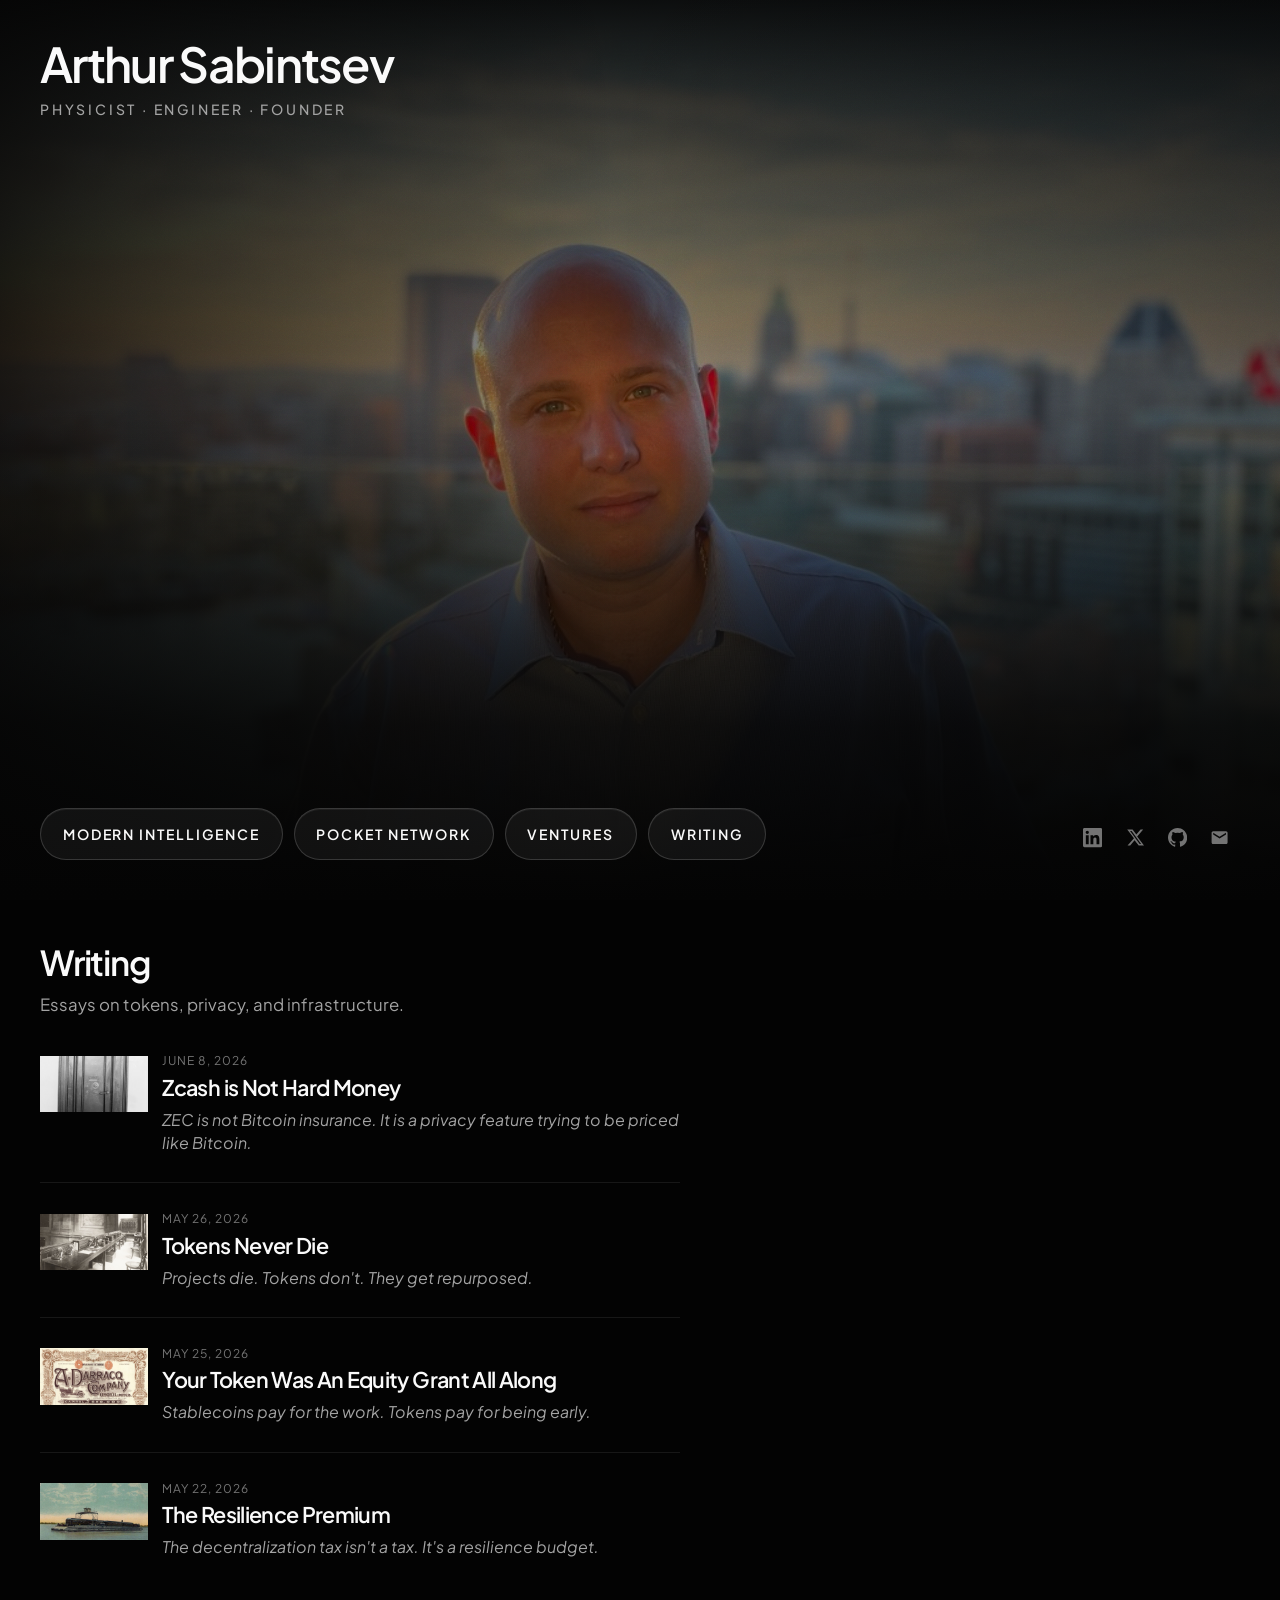
==== index.html @ 080f175d "Link the essay homepage from the site and from each essay" ====
<!DOCTYPE html>
<html lang="en">
<head>
    <meta charset="UTF-8">
    <meta name="viewport" content="width=device-width, initial-scale=1.0">
    <title>Arthur Sabintsev</title>
    <meta name="description" content="Arthur Sabintsev — physicist, engineer, two-time founder. COO of Modern Intelligence (Sovereign: onboard targeting for unmanned systems). Writing, building, and open to email.">
    <meta name="keywords" content="Arthur Sabintsev, Arthur Ariel Sabintsev, Modern Intelligence, Sovereign, onboard targeting, UAV, USV, UUV, ATR, automatic target recognition, terminal guidance, GNSS-denied, EW, counter-UAS, Grove co-founder, Pocket Network, founder, physicist, engineer, Gold Ranger Ventures">
    <meta name="author" content="Arthur Ariel Sabintsev">
    <meta name="theme-color" content="#030303">
    <meta name="color-scheme" content="dark">

    <!-- Open Graph -->
    <meta property="og:type" content="profile">
    <meta property="og:site_name" content="Arthur Sabintsev">
    <meta property="og:title" content="Arthur Sabintsev">
    <meta property="og:description" content="Physicist, engineer, two-time founder. COO of Modern Intelligence (Sovereign: onboard targeting for unmanned systems). Previously co-founder &amp; CEO of Grove (wound down 2026; Pocket Network).">
    <meta property="og:url" content="https://sabintsev.com/">
    <meta property="og:image" content="https://sabintsev.com/images/backdrop.jpg">
    <meta property="og:image:width" content="1024">
    <meta property="og:image:height" content="768">
    <meta property="og:image:alt" content="Arthur Sabintsev">
    <meta property="profile:first_name" content="Arthur">
    <meta property="profile:last_name" content="Sabintsev">

    <!-- Twitter -->
    <meta name="twitter:card" content="summary_large_image">
    <meta name="twitter:site" content="@artsabintsev">
    <meta name="twitter:creator" content="@artsabintsev">
    <meta name="twitter:title" content="Arthur Sabintsev">
    <meta name="twitter:description" content="Physicist, engineer, two-time founder. COO of Modern Intelligence (Sovereign: onboard targeting for unmanned systems). Previously co-founder &amp; CEO of Grove (wound down 2026; Pocket Network).">
    <meta name="twitter:image" content="https://sabintsev.com/images/backdrop.jpg">
    <meta name="twitter:image:alt" content="Arthur Sabintsev">

    <link rel="canonical" href="https://sabintsev.com/">
    <link rel="icon" href="/favicon.ico">
    <link rel="alternate" type="text/markdown" title="Markdown" href="/index.md">
    <link rel="alternate" type="application/rss+xml" title="Essays" href="/writing/feed.xml">
    <link rel="alternate" type="text/plain" title="LLM summary" href="/llms.txt">
    <link rel="alternate" type="text/plain" title="LLM full summary" href="/llms-full.txt">
    <link rel="alternate" type="text/plain" title="AI usage guidance" href="/ai.txt">
    <link rel="api-catalog" href="/.well-known/api-catalog">
    <link rel="describedby" href="/.well-known/agent-skills/index.json" title="Agent Skills">
    <link rel="describedby" href="/auth.md" title="auth.md">

    <link rel="preconnect" href="https://fonts.googleapis.com">
    <link rel="preconnect" href="https://fonts.gstatic.com" crossorigin>
    <link href="https://fonts.googleapis.com/css2?family=Plus+Jakarta+Sans:ital,wght@0,400;0,500;0,600;0,700;1,400&display=swap" rel="stylesheet">

    <script type="application/ld+json">
    [
      {
        "@context": "https://schema.org",
        "@type": "ProfilePage",
        "mainEntity": {
          "@type": "Person",
          "@id": "https://sabintsev.com/#person",
          "name": "Arthur Ariel Sabintsev",
          "alternateName": ["Arthur Sabintsev", "Arthur A. Sabintsev"],
          "url": "https://sabintsev.com/",
          "image": "https://sabintsev.com/images/backdrop.jpg",
          "jobTitle": "Chief Operating Officer",
          "worksFor": {
            "@type": "Organization",
            "name": "Modern Intelligence",
            "url": "https://modernintelligence.ai"
          },
          "description": "Physicist, engineer, and two-time founder. Left a fully funded experimental nuclear physics PhD to build, not publish. COO of Modern Intelligence. Product is Sovereign: onboard targeting software for UAVs, USVs, UUVs — ATR, identity, terminal guidance in GNSS-denied / EW. Previously co-founder & CEO of Grove (wound down 2026); Pocket Network ($18M raised, trillion+ API requests, $1B+ market cap). First mobile engineer at ID.me; led Payments at Capital One; Arc XP Mobile at The Washington Post.",
          "email": "arthur.sabintsev@gmail.com",
          "homeLocation": {
            "@type": "Place",
            "name": "Washington DC-Baltimore Area"
          },
          "alumniOf": [
            {
              "@type": "CollegeOrUniversity",
              "name": "The George Washington University",
              "url": "https://www.gwu.edu/"
            }
          ],
          "knowsLanguage": [
            { "@type": "Language", "name": "English", "alternateName": "en" },
            { "@type": "Language", "name": "Russian", "alternateName": "ru" }
          ],
          "knowsAbout": [
            "Physics", "Experimental nuclear physics", "Software Engineering",
            "Entrepreneurship", "Defense AI", "Modern Intelligence", "Sovereign",
            "onboard targeting", "UAV", "USV", "UUV", "unmanned systems",
            "automatic target recognition", "ATR", "terminal guidance",
            "GNSS-denied", "EW", "counter-UAS", "counter-UAV", "C-UAS", "CUAS", "CUAV",
            "total domain awareness", "target analysis", "perception AI",
            "Decentralized Infrastructure", "Pocket Network", "Grove",
            "blockchain RPC", "AI agentic payments", "x402", "AP2", "USDC settlement",
            "iOS engineering", "Swift", "Objective-C", "mobile payments",
            "App Store policy", "token economics", "venture investing", "advising",
            "incubation", "Arc XP", "digital identity", "open source"
          ],
          "sameAs": [
            "https://linkedin.com/in/artsabintsev",
            "https://x.com/artsabintsev",
            "https://github.com/ArtSabintsev",
            "https://goldranger.xyz",
            "https://modernintelligence.ai",
            "https://pocket.network"
          ]
        },
        "dateModified": "2026-11-19"
      },
      {
        "@context": "https://schema.org",
        "@type": "WebSite",
        "name": "Arthur Sabintsev",
        "url": "https://sabintsev.com/",
        "description": "Personal homepage of Arthur Sabintsev — physicist, engineer, founder.",
        "author": {
          "@type": "Person",
          "@id": "https://sabintsev.com/#person",
          "name": "Arthur Ariel Sabintsev",
          "url": "https://sabintsev.com/"
        }
      },
      {
        "@context": "https://schema.org",
        "@type": "Blog",
        "name": "Writing",
        "url": "https://sabintsev.com/writing/",
        "image": "https://sabintsev.com/images/backdrop.jpg",
        "author": {
          "@type": "Person",
          "@id": "https://sabintsev.com/#person",
          "name": "Arthur Ariel Sabintsev"
        },
        "blogPost": [
          {
            "@type": "BlogPosting",
            "headline": "Zcash is Not Hard Money",
            "datePublished": "2026-06-08",
            "url": "https://sabintsev.com/writing/zcash-is-not-hard-money/",
            "image": "https://sabintsev.com/images/writing/zcash-is-not-hard-money-og.jpg"
          },
          {
            "@type": "BlogPosting",
            "headline": "Tokens Never Die",
            "datePublished": "2026-05-26",
            "url": "https://sabintsev.com/writing/tokens-never-die/",
            "image": "https://sabintsev.com/images/writing/tokens-never-die.jpg"
          },
          {
            "@type": "BlogPosting",
            "headline": "Your Token Was An Equity Grant All Along",
            "datePublished": "2026-05-25",
            "url": "https://sabintsev.com/writing/your-token-was-an-equity-grant-all-along/",
            "image": "https://sabintsev.com/images/writing/your-token-was-an-equity-grant-all-along.jpg"
          },
          {
            "@type": "BlogPosting",
            "headline": "The Resilience Premium",
            "datePublished": "2026-05-22",
            "url": "https://sabintsev.com/writing/the-resilience-premium/",
            "image": "https://sabintsev.com/images/writing/the-resilience-premium.jpg"
          }
        ]
      }
    ]
    </script>

    <style>
        :root {
            --bg: #030303;
            --fg: #fafafa;
            --muted: #a3a3a3;
            --muted-soft: #737373;
            --gold: #d4af37;
            --font-sans: "Plus Jakarta Sans", system-ui, sans-serif;
            --ease-out: cubic-bezier(0.23, 1, 0.32, 1);
        }

        * { box-sizing: border-box; margin: 0; padding: 0; }

        html, body {
            min-height: 100%;
            background: var(--bg);
            color: var(--fg);
            font-family: var(--font-sans);
            -webkit-font-smoothing: antialiased;
            -moz-osx-font-smoothing: grayscale;
            text-rendering: optimizeLegibility;
        }

        body {
            min-height: 100dvh;
            overflow-x: hidden;
        }

        ::selection {
            background: #fff;
            color: #000;
        }

        .shell {
            position: relative;
            min-height: 100dvh;
            display: flex;
            flex-direction: column;
            color: var(--fg);
        }

        /* Full-bleed portrait */
        .backdrop {
            position: absolute;
            inset: 0;
            z-index: 0;
            overflow: hidden;
            background: var(--bg);
        }
        .backdrop img {
            width: 100%;
            height: 100%;
            object-fit: cover;
            /* City skyline portrait — keep face mid-frame, horizon visible */
            object-position: 50% 32%;
            opacity: 0.62;
            transition: opacity 0.7s var(--ease-out);
        }
        .shell:has(.face-hit:hover) .backdrop img,
        .shell:has(.face-hit:focus-visible) .backdrop img {
            opacity: 0.78;
        }

        .veil-top {
            position: absolute;
            inset: 0;
            z-index: 1;
            pointer-events: none;
            background: linear-gradient(to bottom, rgba(3, 3, 3, 0.92) 0%, transparent 42%, transparent 55%, rgba(3, 3, 3, 0.55) 100%);
        }
        .veil-side {
            position: absolute;
            inset: 0;
            z-index: 1;
            pointer-events: none;
            background: linear-gradient(to right, rgba(3, 3, 3, 0.82) 0%, transparent 48%, rgba(3, 3, 3, 0.35) 100%);
        }
        .veil-bottom {
            position: absolute;
            left: 0;
            right: 0;
            bottom: 0;
            height: 55%;
            z-index: 1;
            pointer-events: none;
            background: linear-gradient(to top, #030303 0%, rgba(3, 3, 3, 0.85) 35%, transparent 100%);
        }
        .grain {
            position: absolute;
            inset: 0;
            z-index: 2;
            pointer-events: none;
            opacity: 0.12;
            mix-blend-mode: overlay;
            background-image: url("data:image/svg+xml,%3Csvg viewBox='0 0 256 256' xmlns='http://www.w3.org/2000/svg'%3E%3Cfilter id='n'%3E%3CfeTurbulence type='fractalNoise' baseFrequency='0.85' numOctaves='4' stitchTiles='stitch'/%3E%3C/filter%3E%3Crect width='100%25' height='100%25' filter='url(%23n)'/%3E%3C/svg%3E");
            background-size: 180px 180px;
        }

        /* Clickable figure zone → X */
        .face-hit {
            position: absolute;
            top: 22%;
            bottom: 22%;
            left: 30%;
            right: 30%;
            z-index: 5;
            cursor: pointer;
            border-radius: 0.75rem;
        }
        .face-hit:focus-visible {
            outline: 2px solid var(--gold);
            outline-offset: 4px;
        }
        @media (min-width: 768px) {
            .face-hit {
                top: 18%;
                bottom: 18%;
                left: 34%;
                right: 34%;
            }
        }

        .content {
            position: relative;
            z-index: 10;
            flex: 1;
            display: grid;
            grid-template-columns: 1fr auto;
            grid-template-rows: 1fr auto;
            min-height: 100dvh;
            padding: clamp(1.25rem, 4vw, 2.5rem);
            column-gap: 0.75rem;
            row-gap: 1rem;
            pointer-events: none;
        }
        .content a {
            pointer-events: auto;
        }

        .top {
            grid-column: 1;
            grid-row: 1;
            align-self: start;
        }

        .identity {
            opacity: 0;
            transform: translateY(12px);
            animation: rise 1s var(--ease-out) 0.15s forwards;
        }
        h1 {
            font-family: var(--font-sans);
            font-size: clamp(1.85rem, 5vw, 3rem);
            font-weight: 600;
            letter-spacing: -0.035em;
            line-height: 1;
            margin-bottom: 0.75rem;
        }
        .role {
            font-family: var(--font-sans);
            font-size: 0.75rem;
            font-weight: 500;
            letter-spacing: 0.2em;
            text-transform: uppercase;
            color: var(--muted);
        }
        @media (min-width: 768px) {
            .role { font-size: 0.875rem; }
        }

        .bottom {
            grid-column: 1;
            grid-row: 2;
            align-self: end;
            width: 100%;
            opacity: 0;
            transform: translateY(16px);
            animation: rise 1.1s var(--ease-out) 0.5s forwards;
        }

        .actions {
            display: flex;
            flex-wrap: wrap;
            align-items: center;
            gap: 0.55rem 0.7rem;
        }
        .actions a {
            display: inline-flex;
            align-items: center;
            justify-content: center;
            min-height: 3.25rem;
            padding: 0.7rem 1.35rem;
            color: var(--fg);
            text-decoration: none;
            font-size: clamp(0.8rem, 1.1vw, 0.95rem);
            font-weight: 600;
            letter-spacing: 0.14em;
            text-transform: uppercase;
            border: 1px solid rgba(255, 255, 255, 0.16);
            border-radius: 999px;
            background: rgba(255, 255, 255, 0.05);
            box-shadow: inset 0 1px 0 rgba(255, 255, 255, 0.06);
            backdrop-filter: blur(10px);
            -webkit-backdrop-filter: blur(10px);
            transition:
                color 0.25s ease,
                border-color 0.25s ease,
                background 0.25s ease,
                box-shadow 0.25s ease,
                transform 0.25s var(--ease-out);
        }
        .actions a:hover,
        .actions a:focus-visible {
            color: #fff;
            border-color: rgba(212, 175, 55, 0.5);
            background: rgba(255, 255, 255, 0.1);
            box-shadow:
                inset 0 1px 0 rgba(255, 255, 255, 0.1),
                0 0 0 1px rgba(212, 175, 55, 0.12);
            transform: translateY(-1px);
        }
        .actions a:active {
            transform: translateY(0);
            background: rgba(255, 255, 255, 0.08);
        }
        .actions a:focus-visible {
            outline: 2px solid var(--gold);
            outline-offset: 3px;
        }

        .social {
            display: flex;
            align-items: center;
            justify-content: flex-end;
            gap: 0.15rem;
            flex-shrink: 0;
            opacity: 0;
            animation: rise 1.1s var(--ease-out) 0.5s forwards;
        }
        .social a {
            display: flex;
            align-items: center;
            justify-content: center;
            width: 2.5rem;
            min-height: 2.75rem;
            color: var(--muted-soft);
            transition: color 0.3s ease, transform 0.3s var(--ease-out);
        }
        .social a svg {
            width: 1.2rem;
            height: 1.2rem;
            fill: currentColor;
            display: block;
        }
        .social a:hover,
        .social a:focus-visible {
            color: #fff;
            transform: translateY(-2px) scale(1.08);
        }
        .social a:focus-visible {
            outline: 2px solid var(--gold);
            outline-offset: 3px;
            border-radius: 4px;
        }

        @keyframes rise {
            to { opacity: 1; transform: none; }
        }

        /* Desktop: social bottom-right horizontal (text stays bottom-left) */
        @media (min-width: 768px) {
            .social {
                grid-column: 2;
                grid-row: 2;
                align-self: end;
                flex-direction: row;
            }
        }

        /* Mobile only: social vertical top-right; stacked full-width buttons at bottom */
        @media (max-width: 767px) {
            .social {
                grid-column: 2;
                grid-row: 1;
                align-self: start;
                justify-self: end;
                flex-direction: column;
                gap: 0.05rem;
            }
            .social a {
                width: 2.9rem;
                min-height: 2.9rem;
            }
            .social a svg {
                width: 1.4rem;
                height: 1.4rem;
            }

            .bottom {
                grid-column: 1 / -1;
                grid-row: 2;
            }

            .actions {
                display: grid;
                grid-template-columns: 1fr;
                gap: 0.6rem;
                width: 100%;
            }
            .actions a {
                min-height: 3.35rem;
                width: 100%;
                padding: 0.85rem 1rem;
                letter-spacing: 0.16em;
                font-size: 0.82rem;
                font-weight: 600;
                border-radius: 0.95rem;
                border-color: rgba(255, 255, 255, 0.18);
                background: rgba(12, 12, 12, 0.55);
                box-shadow:
                    inset 0 1px 0 rgba(255, 255, 255, 0.08),
                    0 8px 24px rgba(0, 0, 0, 0.28);
                backdrop-filter: blur(14px);
                -webkit-backdrop-filter: blur(14px);
            }
            .actions a:hover,
            .actions a:focus-visible {
                border-color: rgba(212, 175, 55, 0.55);
                background: rgba(28, 28, 28, 0.72);
                transform: none;
            }
            .actions a:active {
                background: rgba(40, 40, 40, 0.78);
                transform: scale(0.985);
            }
        }

        @media (max-width: 380px) {
            .actions a {
                letter-spacing: 0.12em;
                font-size: 0.78rem;
                min-height: 3.15rem;
                padding: 0.75rem 0.85rem;
            }
        }

        .writing {
            position: relative;
            z-index: 2;
            scroll-margin-top: 1.25rem;
            background: var(--bg);
            padding: 2.75rem 0 5rem;
        }
        .writing-wrap {
            width: min(40rem, calc(100% - 2 * clamp(1.25rem, 4vw, 2.5rem)));
            margin-left: clamp(1.25rem, 4vw, 2.5rem);
        }
        .writing h2 {
            font-size: clamp(1.6rem, 4vw, 2.15rem);
            font-weight: 600;
            letter-spacing: -0.035em;
            line-height: 1.05;
        }
        .writing h2 a {
            color: inherit;
            text-decoration: none;
        }
        .writing h2 a:hover,
        .writing h2 a:focus-visible {
            color: var(--gold);
        }
        .writing .lede {
            margin-top: 0.75rem;
            color: var(--muted);
            font-size: 1.05rem;
            line-height: 1.5;
        }
        .writing .essays {
            list-style: none;
            margin-top: 2.25rem;
        }
        .writing .essays li + li {
            margin-top: 1.75rem;
            padding-top: 1.75rem;
            border-top: 1px solid rgba(255, 255, 255, 0.08);
        }
        .writing .essays a {
            display: grid;
            grid-template-columns: 6.75rem 1fr;
            column-gap: 0.9rem;
            align-items: start;
            color: inherit;
            text-decoration: none;
        }
        .writing .essays img {
            width: 6.75rem;
            height: calc(6.75rem * 21 / 40);
            aspect-ratio: 40 / 21;
            object-fit: cover;
            align-self: start;
            grid-row: 1 / span 3;
            margin-top: 0.15rem;
        }
        .writing .essays time {
            display: block;
            color: var(--muted-soft);
            font-size: 0.75rem;
            letter-spacing: 0.08em;
            text-transform: uppercase;
        }
        .writing .essays .title {
            display: block;
            margin-top: 0.4rem;
            font-size: 1.35rem;
            font-weight: 600;
            letter-spacing: -0.03em;
            line-height: 1.2;
        }
        .writing .essays a:hover .title,
        .writing .essays a:focus-visible .title {
            color: var(--gold);
        }
        .writing .essays .deck {
            display: block;
            margin-top: 0.45rem;
            color: var(--muted);
            font-size: 1rem;
            font-style: italic;
            line-height: 1.45;
        }
        .writing .essays a:focus-visible {
            outline: 2px solid var(--gold);
            outline-offset: 3px;
        }

        @media (prefers-reduced-motion: reduce) {
            .identity, .bottom, .social {
                animation: none;
                opacity: 1;
                transform: none;
            }
            .backdrop img { transition: none; }
            .social a { transition: color 0.2s ease; }
            .social a:hover, .social a:focus-visible { transform: none; }
            .actions a { transition: color 0.2s ease, border-color 0.2s ease, background 0.2s ease; }
            .actions a:hover, .actions a:focus-visible, .actions a:active { transform: none; }
        }
    </style>
</head>
<body>
<div class="shell">
    <div class="backdrop" aria-hidden="true">
        <img
            src="/images/backdrop.jpg"
            alt=""
            width="1024"
            height="768"
            decoding="async"
            fetchpriority="high"
        >
        <div class="veil-top"></div>
        <div class="veil-side"></div>
        <div class="veil-bottom"></div>
        <div class="grain"></div>
    </div>

    <a class="face-hit" href="https://x.com/artsabintsev" target="_blank" rel="noopener noreferrer" aria-label="Arthur Sabintsev on X"></a>

    <div class="content">
        <header class="top">
            <div class="identity">
                <h1>Arthur Sabintsev</h1>
                <p class="role">Physicist · Engineer · Founder</p>
            </div>
        </header>

        <nav class="social" aria-label="Social">
            <a href="https://linkedin.com/in/artsabintsev" target="_blank" rel="noopener noreferrer" aria-label="LinkedIn">
                <svg viewBox="0 0 24 24" aria-hidden="true"><path d="M20.45 20.45h-3.55v-5.57c0-1.33-.02-3.04-1.85-3.04-1.85 0-2.14 1.45-2.14 2.94v5.67H9.35V9h3.41v1.56h.05c.48-.9 1.64-1.85 3.37-1.85 3.6 0 4.27 2.37 4.27 5.46v6.28zM5.34 7.43a2.06 2.06 0 1 1 0-4.12 2.06 2.06 0 0 1 0 4.12zM7.12 20.45H3.56V9h3.56v11.45zM22.23 0H1.77C.79 0 0 .77 0 1.73v20.54C0 23.23.79 24 1.77 24h20.46c.98 0 1.77-.77 1.77-1.73V1.73C24 .77 23.21 0 22.23 0z"/></svg>
            </a>
            <a href="https://x.com/artsabintsev" target="_blank" rel="noopener noreferrer" aria-label="X (formerly Twitter)">
                <svg viewBox="0 0 24 24" aria-hidden="true"><path d="M18.24 2H21.5l-7.5 8.57L22.5 22h-6.59l-5.17-6.76L5.2 22H1.93l8.03-9.17L1.5 2h6.75l4.67 6.18L18.24 2zm-1.16 18h1.8L7.01 3.89H5.08L17.08 20z"/></svg>
            </a>
            <a href="https://github.com/ArtSabintsev" target="_blank" rel="noopener noreferrer" aria-label="GitHub">
                <svg viewBox="0 0 24 24" aria-hidden="true"><path d="M12 0C5.37 0 0 5.37 0 12c0 5.3 3.44 9.8 8.21 11.39.6.11.82-.26.82-.58 0-.29-.01-1.04-.02-2.05-3.34.73-4.04-1.61-4.04-1.61-.55-1.39-1.33-1.76-1.33-1.76-1.09-.74.08-.73.08-.73 1.2.09 1.84 1.24 1.84 1.24 1.07 1.83 2.8 1.3 3.49 1 .11-.78.42-1.3.76-1.6-2.66-.3-5.46-1.33-5.46-5.93 0-1.31.47-2.38 1.24-3.22-.12-.3-.54-1.52.12-3.18 0 0 1.01-.32 3.3 1.23a11.5 11.5 0 0 1 6.01 0c2.29-1.55 3.3-1.23 3.3-1.23.66 1.66.24 2.88.12 3.18.77.84 1.24 1.91 1.24 3.22 0 4.61-2.8 5.62-5.48 5.92.43.37.81 1.1.81 2.22 0 1.6-.01 2.89-.01 3.29 0 .32.21.7.82.58A12.01 12.01 0 0 0 24 12c0-6.63-5.37-12-12-12z"/></svg>
            </a>
            <a href="mailto:arthur.sabintsev@gmail.com?subject=Hey%20from%20Sabintsev.com" aria-label="Email">
                <svg viewBox="0 0 24 24" aria-hidden="true"><path d="M20 4H4c-1.1 0-2 .9-2 2v12c0 1.1.9 2 2 2h16c1.1 0 2-.9 2-2V6c0-1.1-.9-2-2-2zm0 4-8 5-8-5V6l8 5 8-5v2z"/></svg>
            </a>
        </nav>

        <footer class="bottom">
            <nav class="actions" aria-label="Primary">
                <a href="https://modernintelligence.ai" target="_blank" rel="noopener noreferrer">Modern Intelligence</a>
                <a href="https://pocket.network" target="_blank" rel="noopener noreferrer">Pocket Network</a>
                <a href="https://goldranger.xyz" target="_blank" rel="noopener noreferrer">Ventures</a>
                <a href="/writing/">Writing</a>
            </nav>
        </footer>
    </div>
</div>
<section class="writing" id="writing" aria-labelledby="writing-heading">
    <div class="writing-wrap">
        <h2 id="writing-heading"><a href="/writing/">Writing</a></h2>
        <p class="lede">Essays on tokens, privacy, and infrastructure.</p>
        <ol class="essays">
            <li>
                <a href="/writing/zcash-is-not-hard-money/">
                    <img src="/images/writing/zcash-is-not-hard-money-thumb.jpg" alt="" width="640" height="336" decoding="async" loading="lazy">
                    <time datetime="2026-06-08">June 8, 2026</time>
                    <span class="title">Zcash is Not Hard Money</span>
                    <span class="deck">ZEC is not Bitcoin insurance. It is a privacy feature trying to be priced like Bitcoin.</span>
                </a>
            </li>
            <li>
                <a href="/writing/tokens-never-die/">
                    <img src="/images/writing/tokens-never-die-thumb.jpg" alt="" width="640" height="336" decoding="async" loading="lazy">
                    <time datetime="2026-05-26">May 26, 2026</time>
                    <span class="title">Tokens Never Die</span>
                    <span class="deck">Projects die. Tokens don't. They get repurposed.</span>
                </a>
            </li>
            <li>
                <a href="/writing/your-token-was-an-equity-grant-all-along/">
                    <img src="/images/writing/your-token-was-an-equity-grant-all-along-thumb.jpg" alt="" width="640" height="336" decoding="async" loading="lazy">
                    <time datetime="2026-05-25">May 25, 2026</time>
                    <span class="title">Your Token Was An Equity Grant All Along</span>
                    <span class="deck">Stablecoins pay for the work. Tokens pay for being early.</span>
                </a>
            </li>
            <li>
                <a href="/writing/the-resilience-premium/">
                    <img src="/images/writing/the-resilience-premium-thumb.jpg" alt="" width="640" height="336" decoding="async" loading="lazy">
                    <time datetime="2026-05-22">May 22, 2026</time>
                    <span class="title">The Resilience Premium</span>
                    <span class="deck">The decentralization tax isn't a tax. It's a resilience budget.</span>
                </a>
            </li>
        </ol>
    </div>
</section>
<script>
(function () {
  if (typeof navigator === "undefined" || !("modelContext" in navigator)) return;

  var PROFILE = {
    name: "Arthur Ariel Sabintsev",
    alternateNames: ["Arthur Sabintsev", "Arthur A. Sabintsev"],
    role: "Physicist · Engineer · Founder",
    location: "Washington DC-Baltimore Area",
    languages: ["English", "Russian"],
    summary:
      "Physicist, engineer, and two-time founder. Left a fully funded experimental nuclear physics PhD to build, not publish. COO of Modern Intelligence. Sovereign is onboard targeting software for unmanned systems (ATR and terminal guidance in GNSS-denied / EW). Previously co-founder & CEO of Grove (wound down 2026; Pocket Network).",
    education: {
      ms: "M.Sc. Experimental Nuclear Physics, George Washington University",
      bs: "B.S. Biophysics, George Washington University"
    },
    highlights: [
      "Modern Intelligence COO — Sovereign onboard targeting for UAVs/USVs/UUVs (ATR, terminal guidance, GNSS-denied / EW); DoW contracts including AFSOC and SOCOM; $12M+ raised",
      "Grove co-founder & CEO (wound down 2026); Pocket Network $18M raised, trillion+ API requests, $1B+ market cap",
      "Capital One — led Payments (2018–2022)",
      "Washington Post Arc XP Mobile — publishing SaaS (2015–2018)",
      "ID.me first mobile engineer; helped raise the $10M Series A (2013–2015)",
      "Open source: Siren/Harpy, FontBlaster, Zephyr, Guitar"
    ],
    email: "arthur.sabintsev@gmail.com",
    site: "https://sabintsev.com/",
    links: {
      modernIntelligence: "https://modernintelligence.ai",
      pocketNetwork: "https://pocket.network",
      ventures: "https://goldranger.xyz",
      writing: "https://sabintsev.com/writing/",
      linkedin: "https://linkedin.com/in/artsabintsev",
      x: "https://x.com/artsabintsev",
      github: "https://github.com/ArtSabintsev",
      fullBio: "https://sabintsev.com/llms-full.txt"
    },
    agentResources: {
      llms: "https://sabintsev.com/llms.txt",
      llmsFull: "https://sabintsev.com/llms-full.txt",
      ai: "https://sabintsev.com/ai.txt",
      markdown: "https://sabintsev.com/index.md",
      apiCatalog: "https://sabintsev.com/.well-known/api-catalog",
      agentSkills: "https://sabintsev.com/.well-known/agent-skills/index.json",
      auth: "https://sabintsev.com/auth.md"
    }
  };

  function textResult(obj) {
    return {
      content: [{ type: "text", text: JSON.stringify(obj, null, 2) }]
    };
  }

  var ctx = navigator.modelContext;
  var register = ctx.registerTool
    ? function (tool) { return ctx.registerTool(tool); }
    : ctx.provideContext
      ? function (tool) {
          return ctx.provideContext({ tools: [tool] });
        }
      : null;

  if (!register) return;

  register({
    name: "get_profile",
    description:
      "Return Arthur Sabintsev's public profile: name, role, summary, primary destinations (Modern Intelligence, Pocket Network, ventures, writing), and agent resource URLs.",
    inputSchema: {
      type: "object",
      properties: {},
      additionalProperties: false
    },
    annotations: { readOnlyHint: true },
    execute: async function () {
      return textResult({
        name: PROFILE.name,
        alternateNames: PROFILE.alternateNames,
        role: PROFILE.role,
        location: PROFILE.location,
        languages: PROFILE.languages,
        summary: PROFILE.summary,
        education: PROFILE.education,
        highlights: PROFILE.highlights,
        site: PROFILE.site,
        primary: {
          modernIntelligence: PROFILE.links.modernIntelligence,
          pocketNetwork: PROFILE.links.pocketNetwork,
          ventures: PROFILE.links.ventures,
          writing: PROFILE.links.writing,
          fullBio: PROFILE.links.fullBio
        },
        agentResources: PROFILE.agentResources
      });
    }
  });

  register({
    name: "get_contact",
    description:
      "Return public contact channels for Arthur Sabintsev (email and social profile URLs).",
    inputSchema: {
      type: "object",
      properties: {},
      additionalProperties: false
    },
    annotations: { readOnlyHint: true },
    execute: async function () {
      return textResult({
        email: PROFILE.email,
        mailto: "mailto:arthur.sabintsev@gmail.com?subject=Hey%20from%20Sabintsev.com",
        social: {
          linkedin: PROFILE.links.linkedin,
          x: PROFILE.links.x,
          github: PROFILE.links.github
        }
      });
    }
  });

  register({
    name: "list_links",
    description:
      "List primary outbound links from sabintsev.com (Modern Intelligence, Pocket Network, ventures, writing) and optional social links.",
    inputSchema: {
      type: "object",
      properties: {
        includeSocial: {
          type: "boolean",
          description: "If true, include LinkedIn, X, GitHub, and email."
        }
      },
      additionalProperties: false
    },
    annotations: { readOnlyHint: true },
    execute: async function (input) {
      var out = {
        primary: [
          { name: "Modern Intelligence", url: PROFILE.links.modernIntelligence },
          { name: "Pocket Network", url: PROFILE.links.pocketNetwork },
          { name: "Ventures", url: PROFILE.links.ventures },
          { name: "Writing", url: PROFILE.links.writing }
        ]
      };
      if (input && input.includeSocial) {
        out.social = [
          { name: "LinkedIn", url: PROFILE.links.linkedin },
          { name: "X", url: PROFILE.links.x },
          { name: "GitHub", url: PROFILE.links.github },
          { name: "Email", url: "mailto:arthur.sabintsev@gmail.com?subject=Hey%20from%20Sabintsev.com" }
        ];
      }
      return textResult(out);
    }
  });
})();
</script>
</body>
</html>
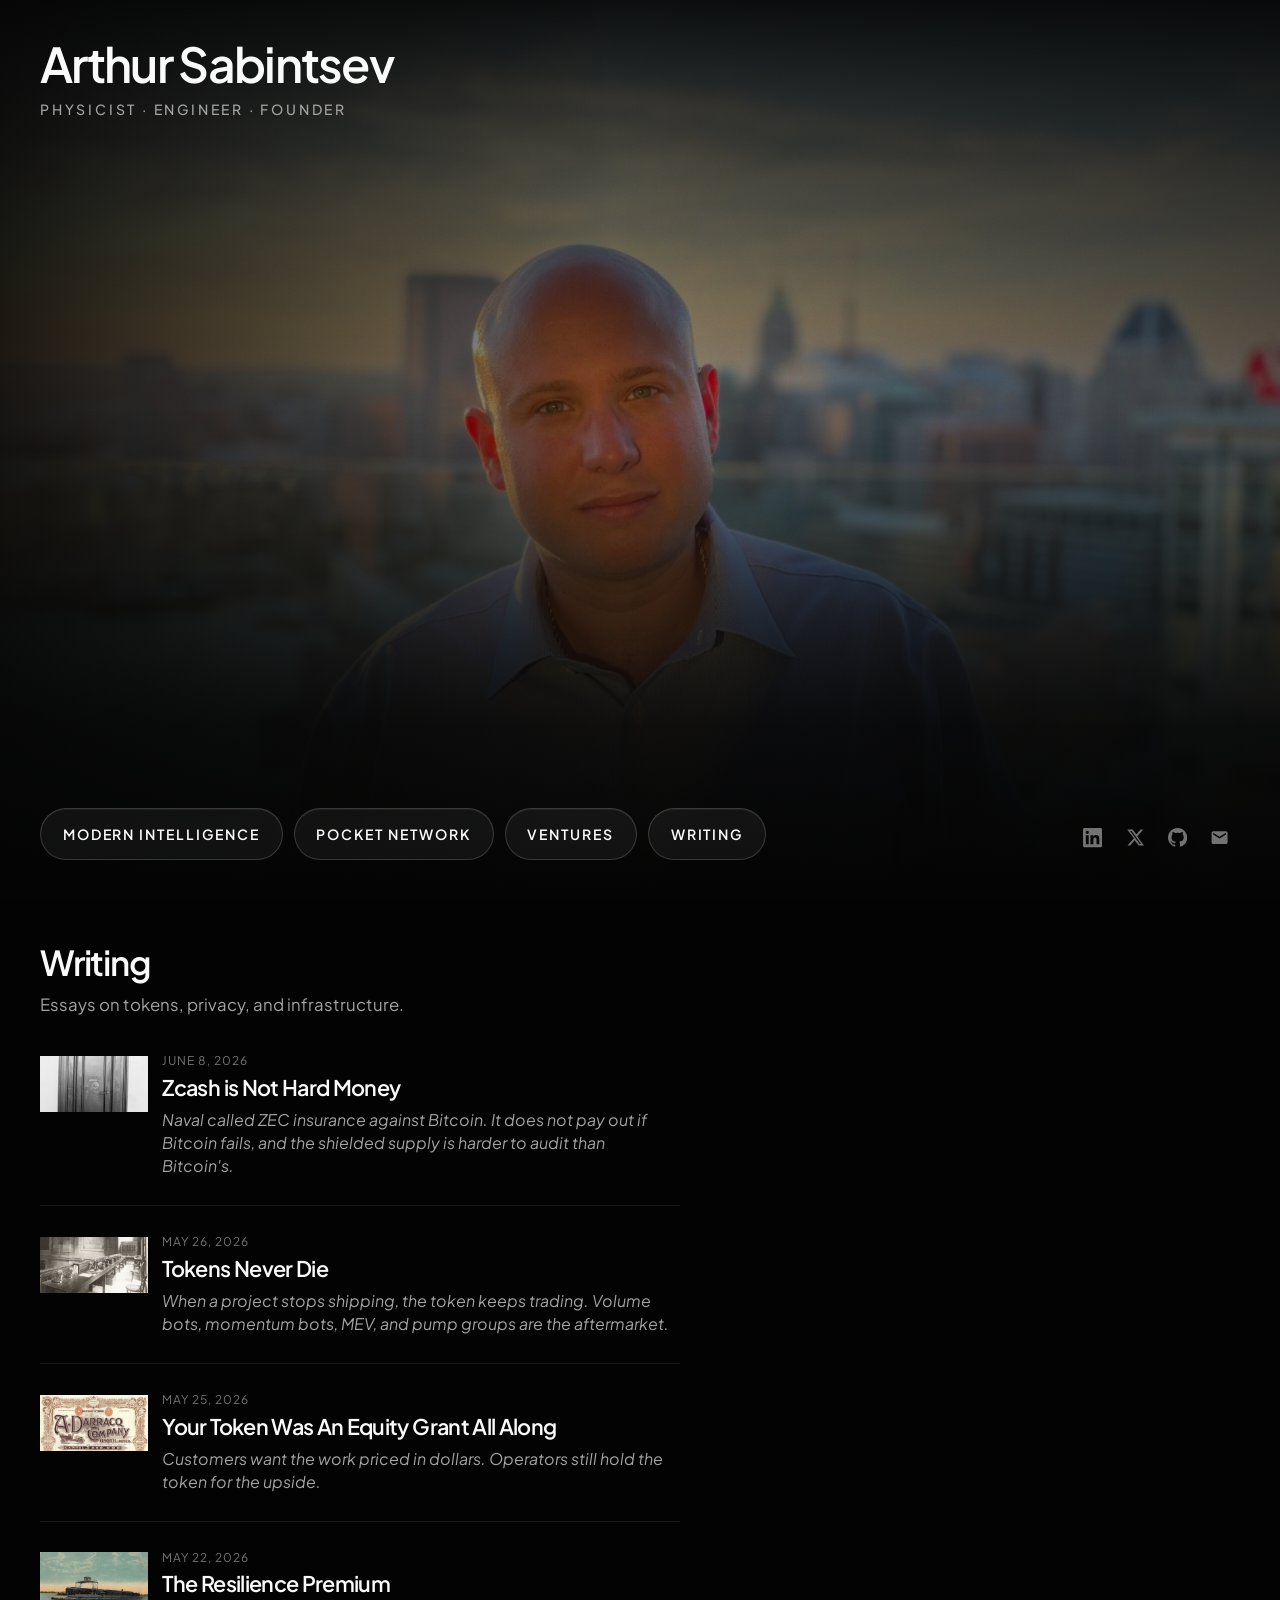
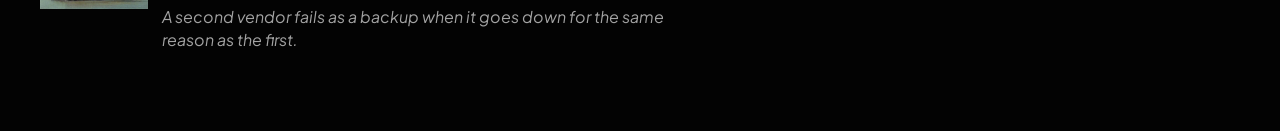
==== commit cf62fe80: "Cut the slogan lines out of the essays" ====
--- a/index.html
+++ b/index.html
@@ -675,7 +675,7 @@
                     <img src="/images/writing/zcash-is-not-hard-money-thumb.jpg" alt="" width="640" height="336" decoding="async" loading="lazy">
                     <time datetime="2026-06-08">June 8, 2026</time>
                     <span class="title">Zcash is Not Hard Money</span>
-                    <span class="deck">ZEC is not Bitcoin insurance. It is a privacy feature trying to be priced like Bitcoin.</span>
+                    <span class="deck">Naval called ZEC insurance against Bitcoin. It does not pay out if Bitcoin fails, and the shielded supply is harder to audit than Bitcoin's.</span>
                 </a>
             </li>
             <li>
@@ -683,7 +683,7 @@
                     <img src="/images/writing/tokens-never-die-thumb.jpg" alt="" width="640" height="336" decoding="async" loading="lazy">
                     <time datetime="2026-05-26">May 26, 2026</time>
                     <span class="title">Tokens Never Die</span>
-                    <span class="deck">Projects die. Tokens don't. They get repurposed.</span>
+                    <span class="deck">When a project stops shipping, the token keeps trading. Volume bots, momentum bots, MEV, and pump groups are the aftermarket.</span>
                 </a>
             </li>
             <li>
@@ -691,7 +691,7 @@
                     <img src="/images/writing/your-token-was-an-equity-grant-all-along-thumb.jpg" alt="" width="640" height="336" decoding="async" loading="lazy">
                     <time datetime="2026-05-25">May 25, 2026</time>
                     <span class="title">Your Token Was An Equity Grant All Along</span>
-                    <span class="deck">Stablecoins pay for the work. Tokens pay for being early.</span>
+                    <span class="deck">Customers want the work priced in dollars. Operators still hold the token for the upside.</span>
                 </a>
             </li>
             <li>
@@ -699,7 +699,7 @@
                     <img src="/images/writing/the-resilience-premium-thumb.jpg" alt="" width="640" height="336" decoding="async" loading="lazy">
                     <time datetime="2026-05-22">May 22, 2026</time>
                     <span class="title">The Resilience Premium</span>
-                    <span class="deck">The decentralization tax isn't a tax. It's a resilience budget.</span>
+                    <span class="deck">A second vendor fails as a backup when it goes down for the same reason as the first.</span>
                 </a>
             </li>
         </ol>
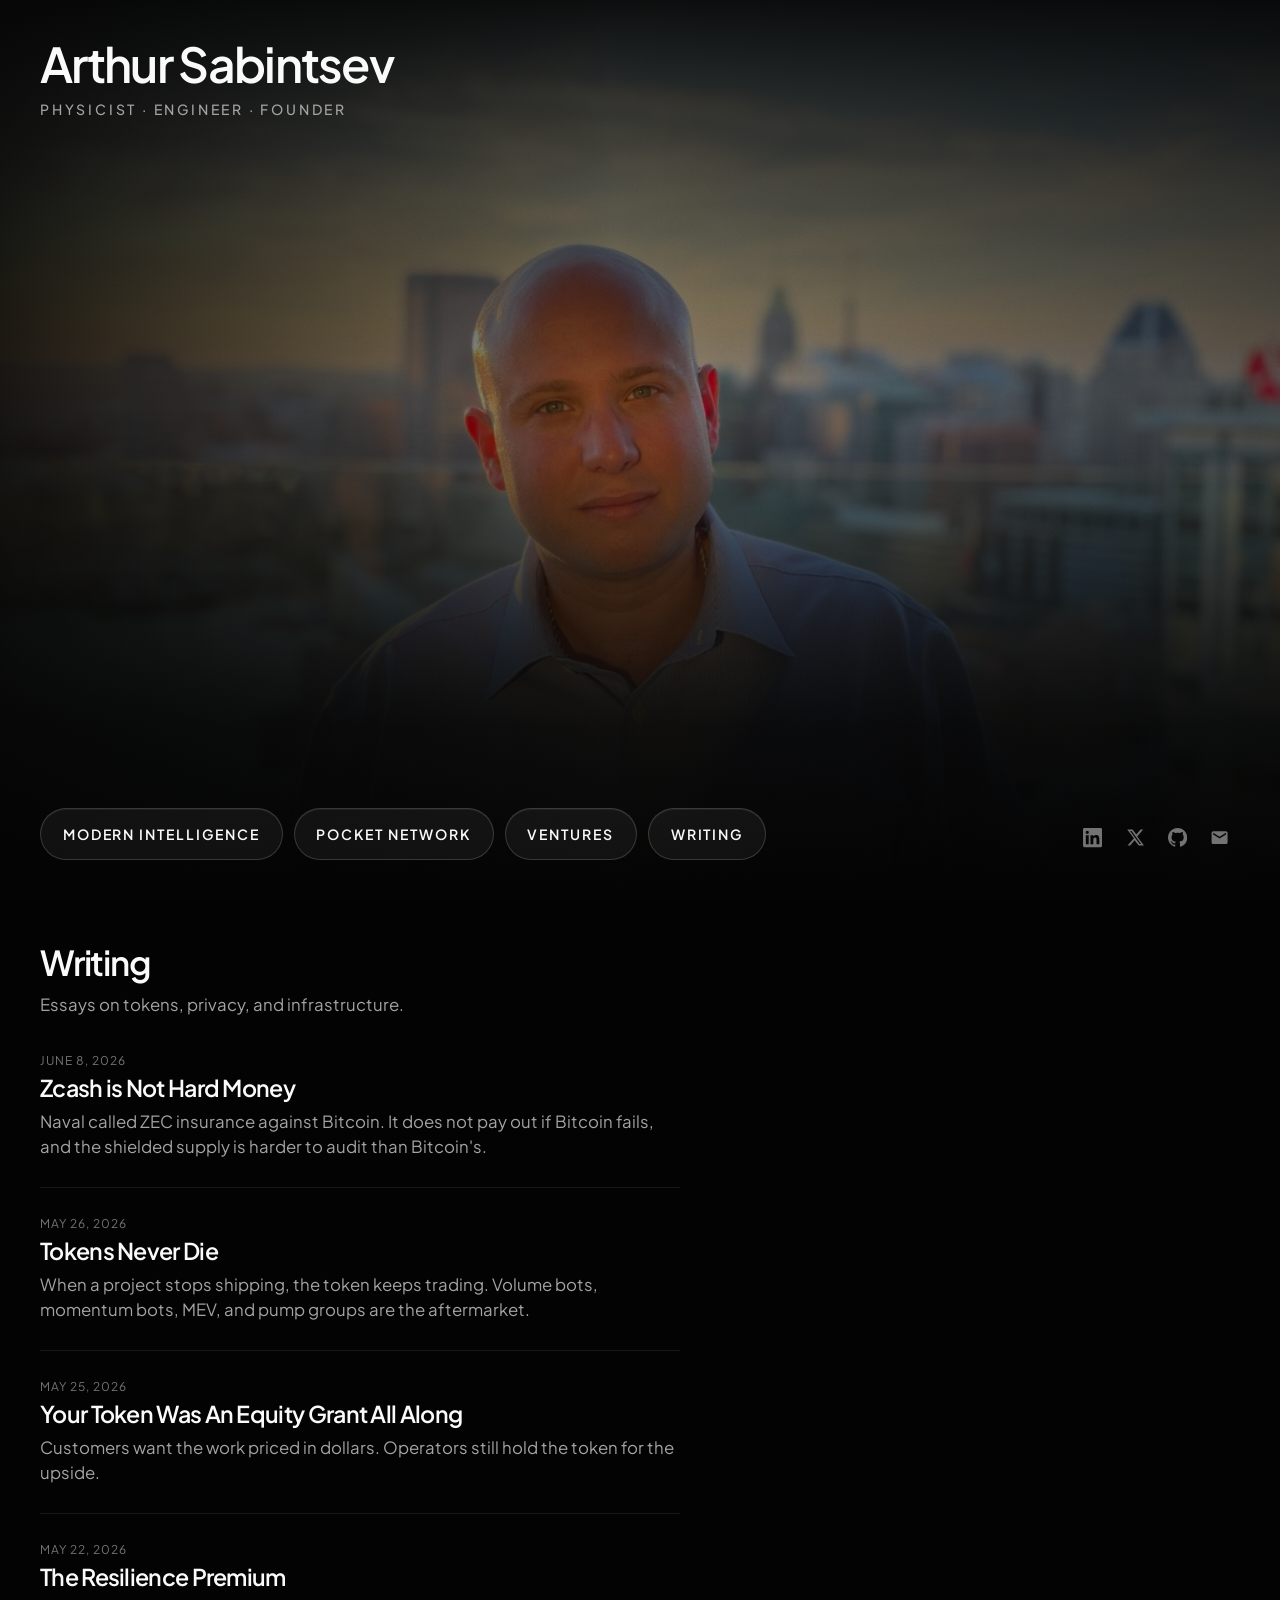
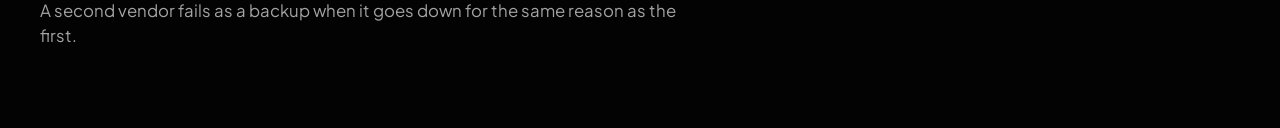
==== commit 0aa91965: "Remove the essay artwork and set the type for reading" ====
--- a/index.html
+++ b/index.html
@@ -135,29 +135,25 @@
             "@type": "BlogPosting",
             "headline": "Zcash is Not Hard Money",
             "datePublished": "2026-06-08",
-            "url": "https://sabintsev.com/writing/zcash-is-not-hard-money/",
-            "image": "https://sabintsev.com/images/writing/zcash-is-not-hard-money-og.jpg"
+            "url": "https://sabintsev.com/writing/zcash-is-not-hard-money/"
           },
           {
             "@type": "BlogPosting",
             "headline": "Tokens Never Die",
             "datePublished": "2026-05-26",
-            "url": "https://sabintsev.com/writing/tokens-never-die/",
-            "image": "https://sabintsev.com/images/writing/tokens-never-die.jpg"
+            "url": "https://sabintsev.com/writing/tokens-never-die/"
           },
           {
             "@type": "BlogPosting",
             "headline": "Your Token Was An Equity Grant All Along",
             "datePublished": "2026-05-25",
-            "url": "https://sabintsev.com/writing/your-token-was-an-equity-grant-all-along/",
-            "image": "https://sabintsev.com/images/writing/your-token-was-an-equity-grant-all-along.jpg"
+            "url": "https://sabintsev.com/writing/your-token-was-an-equity-grant-all-along/"
           },
           {
             "@type": "BlogPosting",
             "headline": "The Resilience Premium",
             "datePublished": "2026-05-22",
-            "url": "https://sabintsev.com/writing/the-resilience-premium/",
-            "image": "https://sabintsev.com/images/writing/the-resilience-premium.jpg"
+            "url": "https://sabintsev.com/writing/the-resilience-premium/"
           }
         ]
       }
@@ -551,21 +547,9 @@
             border-top: 1px solid rgba(255, 255, 255, 0.08);
         }
         .writing .essays a {
-            display: grid;
-            grid-template-columns: 6.75rem 1fr;
-            column-gap: 0.9rem;
-            align-items: start;
+            display: block;
             color: inherit;
             text-decoration: none;
-        }
-        .writing .essays img {
-            width: 6.75rem;
-            height: calc(6.75rem * 21 / 40);
-            aspect-ratio: 40 / 21;
-            object-fit: cover;
-            align-self: start;
-            grid-row: 1 / span 3;
-            margin-top: 0.15rem;
         }
         .writing .essays time {
             display: block;
@@ -576,8 +560,8 @@
         }
         .writing .essays .title {
             display: block;
-            margin-top: 0.4rem;
-            font-size: 1.35rem;
+            margin-top: 0.35rem;
+            font-size: 1.45rem;
             font-weight: 600;
             letter-spacing: -0.03em;
             line-height: 1.2;
@@ -590,9 +574,8 @@
             display: block;
             margin-top: 0.45rem;
             color: var(--muted);
-            font-size: 1rem;
-            font-style: italic;
-            line-height: 1.45;
+            font-size: 1.05rem;
+            line-height: 1.5;
         }
         .writing .essays a:focus-visible {
             outline: 2px solid var(--gold);
@@ -672,7 +655,6 @@
         <ol class="essays">
             <li>
                 <a href="/writing/zcash-is-not-hard-money/">
-                    <img src="/images/writing/zcash-is-not-hard-money-thumb.jpg" alt="" width="640" height="336" decoding="async" loading="lazy">
                     <time datetime="2026-06-08">June 8, 2026</time>
                     <span class="title">Zcash is Not Hard Money</span>
                     <span class="deck">Naval called ZEC insurance against Bitcoin. It does not pay out if Bitcoin fails, and the shielded supply is harder to audit than Bitcoin's.</span>
@@ -680,7 +662,6 @@
             </li>
             <li>
                 <a href="/writing/tokens-never-die/">
-                    <img src="/images/writing/tokens-never-die-thumb.jpg" alt="" width="640" height="336" decoding="async" loading="lazy">
                     <time datetime="2026-05-26">May 26, 2026</time>
                     <span class="title">Tokens Never Die</span>
                     <span class="deck">When a project stops shipping, the token keeps trading. Volume bots, momentum bots, MEV, and pump groups are the aftermarket.</span>
@@ -688,7 +669,6 @@
             </li>
             <li>
                 <a href="/writing/your-token-was-an-equity-grant-all-along/">
-                    <img src="/images/writing/your-token-was-an-equity-grant-all-along-thumb.jpg" alt="" width="640" height="336" decoding="async" loading="lazy">
                     <time datetime="2026-05-25">May 25, 2026</time>
                     <span class="title">Your Token Was An Equity Grant All Along</span>
                     <span class="deck">Customers want the work priced in dollars. Operators still hold the token for the upside.</span>
@@ -696,7 +676,6 @@
             </li>
             <li>
                 <a href="/writing/the-resilience-premium/">
-                    <img src="/images/writing/the-resilience-premium-thumb.jpg" alt="" width="640" height="336" decoding="async" loading="lazy">
                     <time datetime="2026-05-22">May 22, 2026</time>
                     <span class="title">The Resilience Premium</span>
                     <span class="deck">A second vendor fails as a backup when it goes down for the same reason as the first.</span>
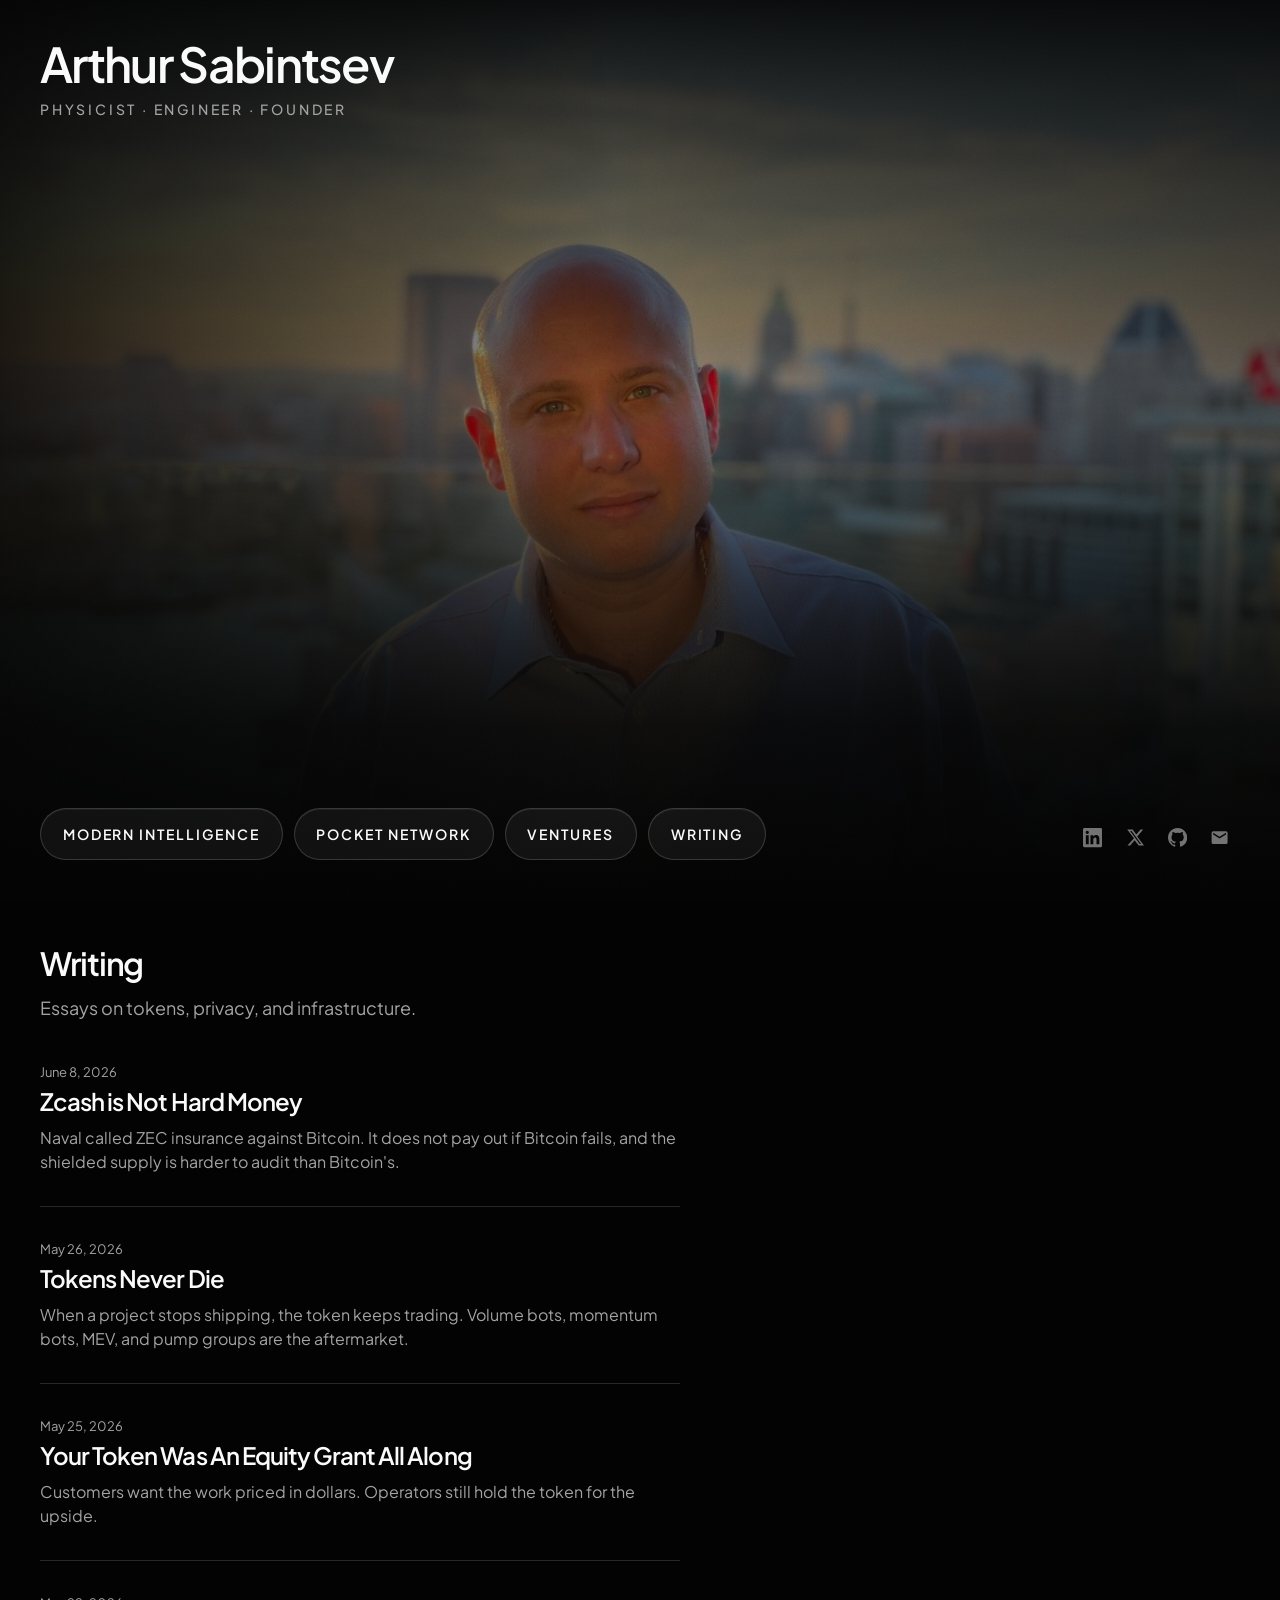
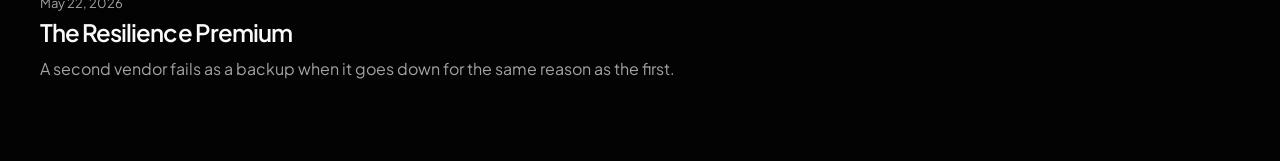
==== commit 909e0cf3: "Redesign the writing pages to a measured layout" ====
--- a/index.html
+++ b/index.html
@@ -167,6 +167,7 @@
             --muted: #a3a3a3;
             --muted-soft: #737373;
             --gold: #d4af37;
+            --underline: rgba(212, 175, 55, 0.7);
             --font-sans: "Plus Jakarta Sans", system-ui, sans-serif;
             --ease-out: cubic-bezier(0.23, 1, 0.32, 1);
         }
@@ -518,10 +519,10 @@
             margin-left: clamp(1.25rem, 4vw, 2.5rem);
         }
         .writing h2 {
-            font-size: clamp(1.6rem, 4vw, 2.15rem);
+            font-size: 2rem;
             font-weight: 600;
-            letter-spacing: -0.035em;
-            line-height: 1.05;
+            letter-spacing: -0.04em;
+            line-height: 1.2;
         }
         .writing h2 a {
             color: inherit;
@@ -529,22 +530,25 @@
         }
         .writing h2 a:hover,
         .writing h2 a:focus-visible {
-            color: var(--gold);
+            text-decoration: underline;
+            text-decoration-color: var(--underline);
+            text-underline-offset: 0.16em;
         }
         .writing .lede {
             margin-top: 0.75rem;
+            max-width: 65ch;
             color: var(--muted);
-            font-size: 1.05rem;
-            line-height: 1.5;
+            font-size: 1.125rem;
+            line-height: 1.5556;
         }
         .writing .essays {
             list-style: none;
-            margin-top: 2.25rem;
+            margin-top: 2.5rem;
         }
         .writing .essays li + li {
-            margin-top: 1.75rem;
-            padding-top: 1.75rem;
-            border-top: 1px solid rgba(255, 255, 255, 0.08);
+            margin-top: 2rem;
+            padding-top: 2rem;
+            border-top: 1px solid rgba(255, 255, 255, 0.14);
         }
         .writing .essays a {
             display: block;
@@ -553,28 +557,29 @@
         }
         .writing .essays time {
             display: block;
-            color: var(--muted-soft);
-            font-size: 0.75rem;
-            letter-spacing: 0.08em;
-            text-transform: uppercase;
+            color: var(--muted);
+            font-size: 0.8125rem;
+            line-height: 1.25rem;
         }
         .writing .essays .title {
             display: block;
-            margin-top: 0.35rem;
-            font-size: 1.45rem;
+            margin-top: 0.25rem;
+            font-size: 1.5rem;
             font-weight: 600;
-            letter-spacing: -0.03em;
-            line-height: 1.2;
+            letter-spacing: -0.04em;
+            line-height: 1.333;
         }
         .writing .essays a:hover .title,
         .writing .essays a:focus-visible .title {
-            color: var(--gold);
+            text-decoration: underline;
+            text-decoration-color: var(--underline);
+            text-underline-offset: 0.18em;
         }
         .writing .essays .deck {
             display: block;
-            margin-top: 0.45rem;
+            margin-top: 0.5rem;
             color: var(--muted);
-            font-size: 1.05rem;
+            font-size: 1rem;
             line-height: 1.5;
         }
         .writing .essays a:focus-visible {
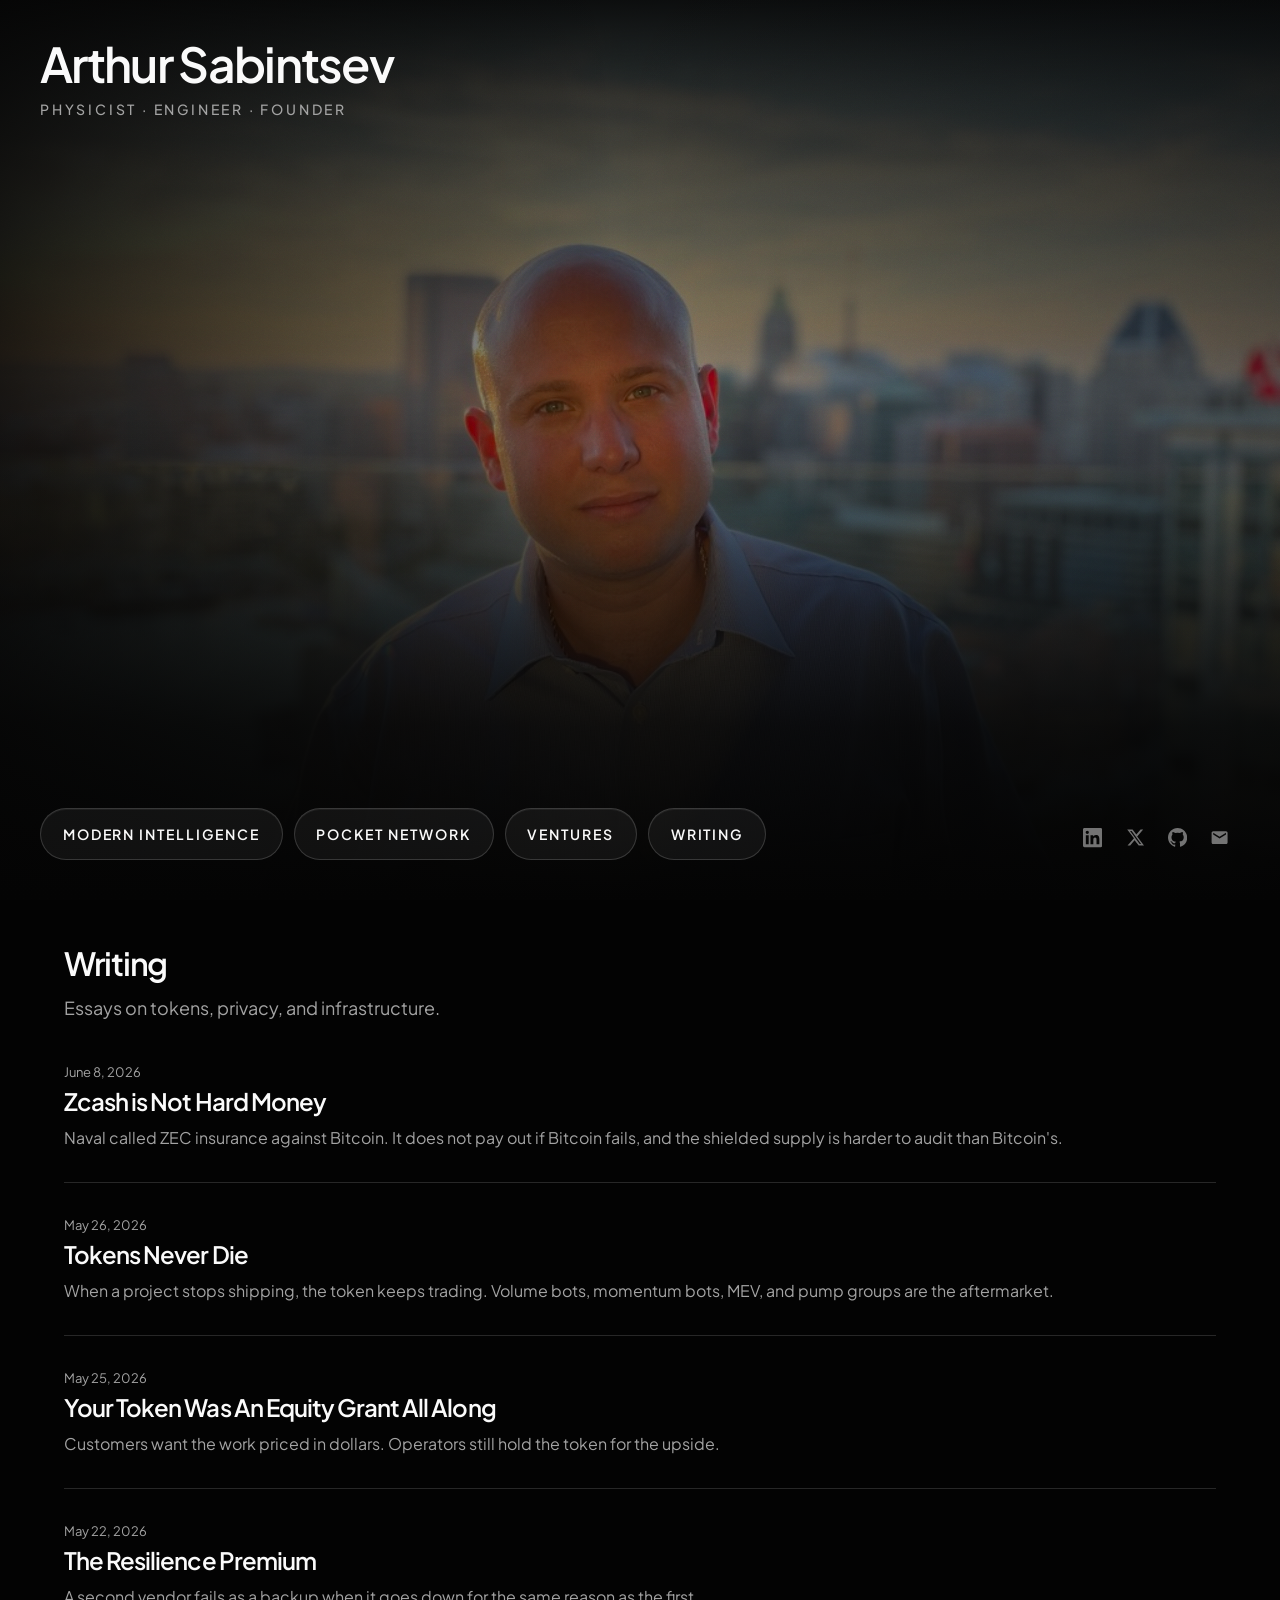
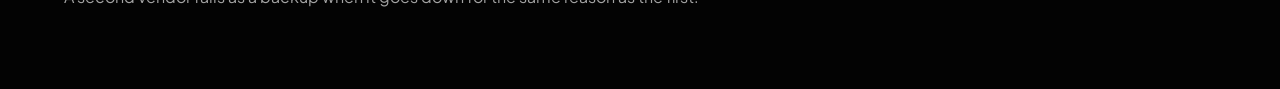
==== commit a434cf82: "Widen the reading column with the screen" ====
--- a/index.html
+++ b/index.html
@@ -515,8 +515,8 @@
             padding: 2.75rem 0 5rem;
         }
         .writing-wrap {
-            width: min(40rem, calc(100% - 2 * clamp(1.25rem, 4vw, 2.5rem)));
-            margin-left: clamp(1.25rem, 4vw, 2.5rem);
+            width: min(72rem, calc(100% - 2 * clamp(1.25rem, 5vw, 6rem)));
+            margin-left: clamp(1.25rem, 5vw, 6rem);
         }
         .writing h2 {
             font-size: 2rem;
@@ -536,7 +536,6 @@
         }
         .writing .lede {
             margin-top: 0.75rem;
-            max-width: 65ch;
             color: var(--muted);
             font-size: 1.125rem;
             line-height: 1.5556;
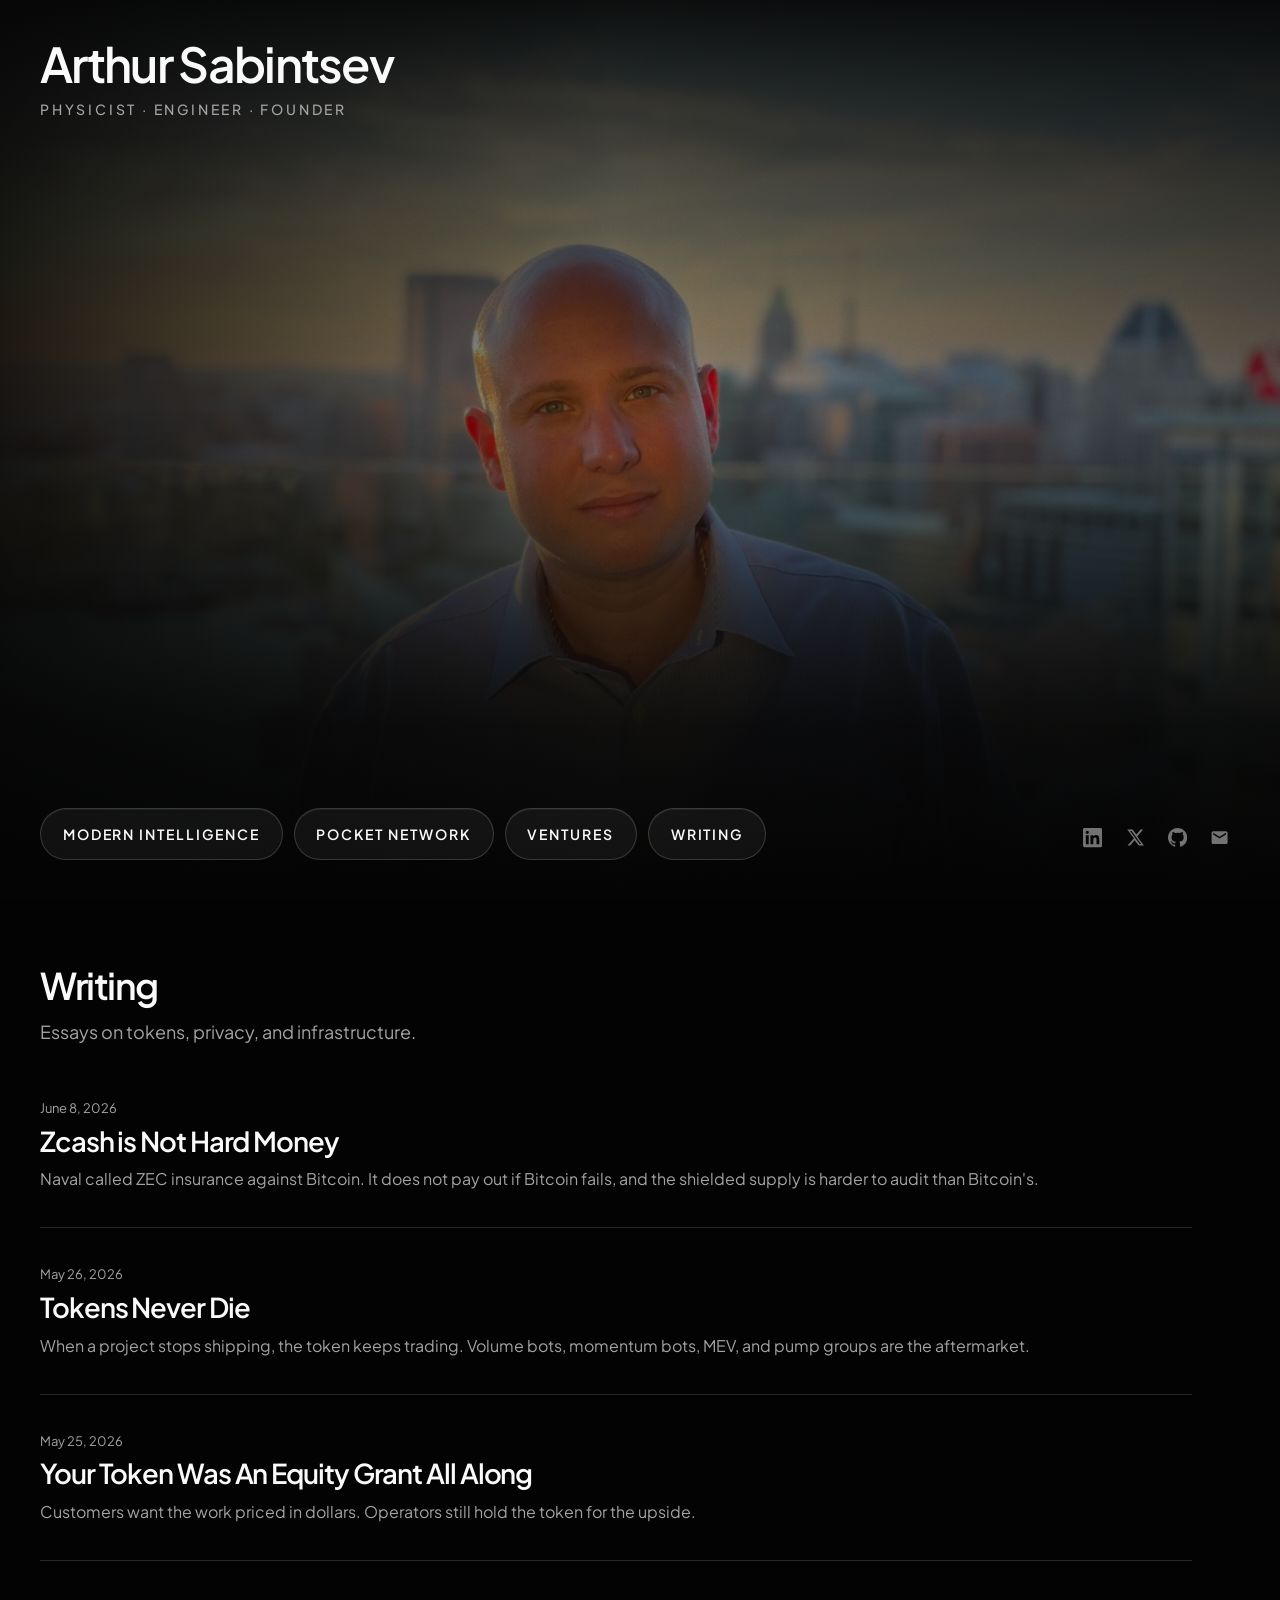
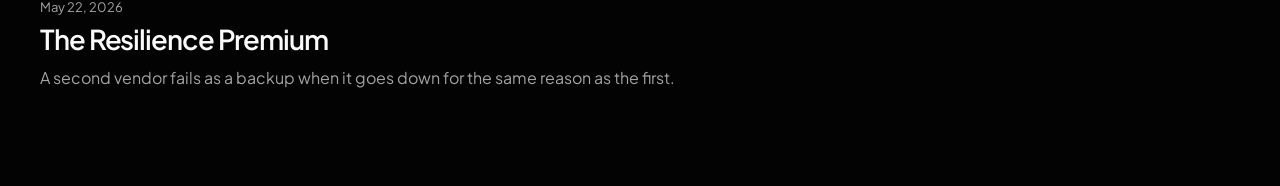
==== commit 18824a98: "Set the essays to read as a blog" ====
--- a/index.html
+++ b/index.html
@@ -512,17 +512,18 @@
             z-index: 2;
             scroll-margin-top: 1.25rem;
             background: var(--bg);
-            padding: 2.75rem 0 5rem;
+            padding: 4rem 0 6rem;
         }
         .writing-wrap {
-            width: min(72rem, calc(100% - 2 * clamp(1.25rem, 5vw, 6rem)));
-            margin-left: clamp(1.25rem, 5vw, 6rem);
+            --inset: clamp(1.25rem, 4vw, 2.5rem);
+            width: min(72rem, calc(100% - var(--inset) - clamp(1.25rem, 4vw, 3rem)));
+            margin-left: var(--inset);
         }
         .writing h2 {
-            font-size: 2rem;
+            font-size: clamp(2rem, 1.5rem + 1vw, 2.5rem);
             font-weight: 600;
             letter-spacing: -0.04em;
-            line-height: 1.2;
+            line-height: 1.15;
         }
         .writing h2 a {
             color: inherit;
@@ -542,11 +543,11 @@
         }
         .writing .essays {
             list-style: none;
-            margin-top: 2.5rem;
+            margin-top: 3.25rem;
         }
         .writing .essays li + li {
-            margin-top: 2rem;
-            padding-top: 2rem;
+            margin-top: 2.25rem;
+            padding-top: 2.25rem;
             border-top: 1px solid rgba(255, 255, 255, 0.14);
         }
         .writing .essays a {
@@ -562,11 +563,12 @@
         }
         .writing .essays .title {
             display: block;
-            margin-top: 0.25rem;
-            font-size: 1.5rem;
+            margin-top: 0.35rem;
+            font-size: clamp(1.375rem, 1.15rem + 0.7vw, 1.75rem);
             font-weight: 600;
             letter-spacing: -0.04em;
-            line-height: 1.333;
+            line-height: 1.3;
+            text-wrap: balance;
         }
         .writing .essays a:hover .title,
         .writing .essays a:focus-visible .title {
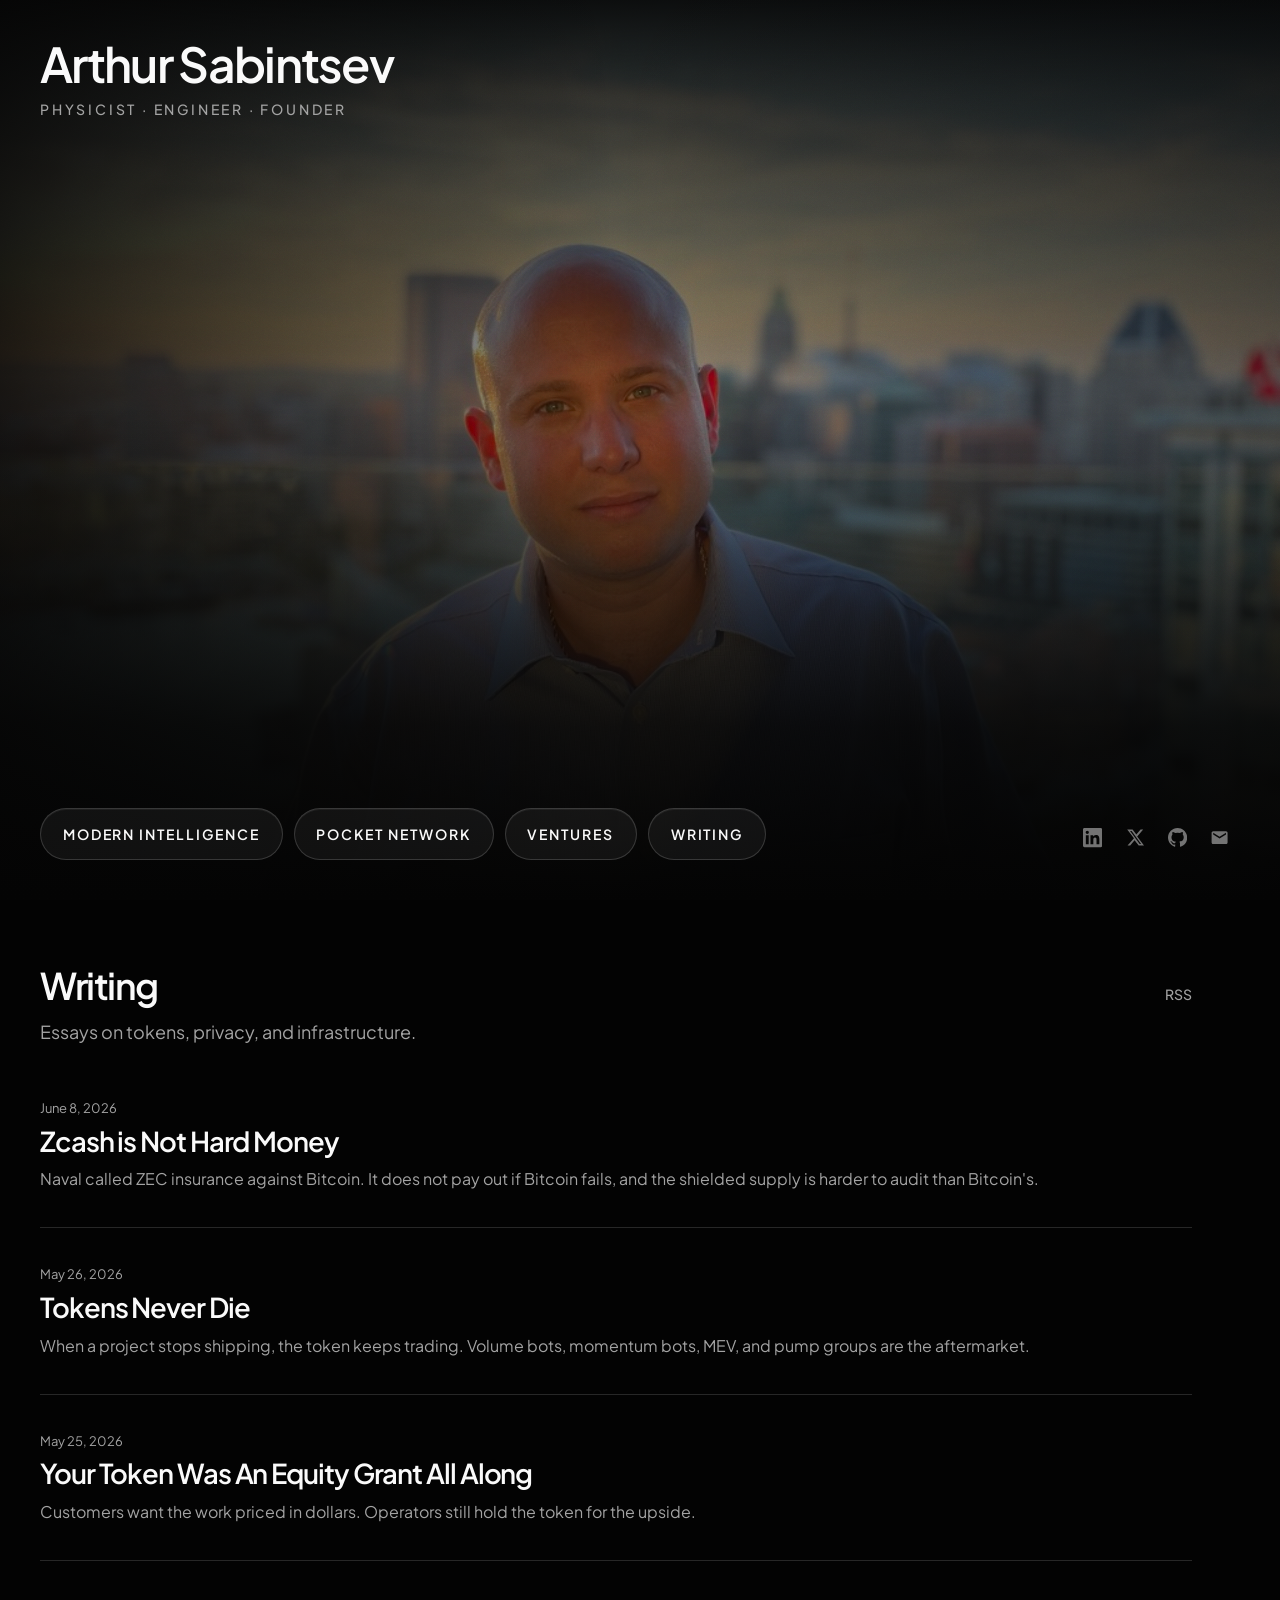
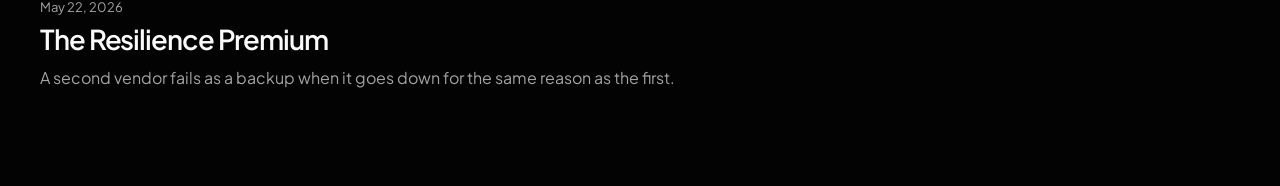
==== commit 2ab18ace: "Put the full essays in the feed and show RSS" ====
--- a/index.html
+++ b/index.html
@@ -519,11 +519,29 @@
             width: min(72rem, calc(100% - var(--inset) - clamp(1.25rem, 4vw, 3rem)));
             margin-left: var(--inset);
         }
+        .writing-head {
+            display: flex;
+            align-items: baseline;
+            justify-content: space-between;
+            gap: 1rem 1.5rem;
+        }
         .writing h2 {
             font-size: clamp(2rem, 1.5rem + 1vw, 2.5rem);
             font-weight: 600;
             letter-spacing: -0.04em;
             line-height: 1.15;
+        }
+        .writing .feed {
+            color: var(--muted);
+            font-size: 0.875rem;
+            font-weight: 500;
+            line-height: 1.25rem;
+            text-decoration: none;
+            white-space: nowrap;
+        }
+        .writing .feed:hover,
+        .writing .feed:focus-visible {
+            color: var(--fg);
         }
         .writing h2 a {
             color: inherit;
@@ -656,7 +674,10 @@
 </div>
 <section class="writing" id="writing" aria-labelledby="writing-heading">
     <div class="writing-wrap">
-        <h2 id="writing-heading"><a href="/writing/">Writing</a></h2>
+        <div class="writing-head">
+            <h2 id="writing-heading"><a href="/writing/">Writing</a></h2>
+            <a class="feed" href="/writing/feed.xml">RSS</a>
+        </div>
         <p class="lede">Essays on tokens, privacy, and infrastructure.</p>
         <ol class="essays">
             <li>
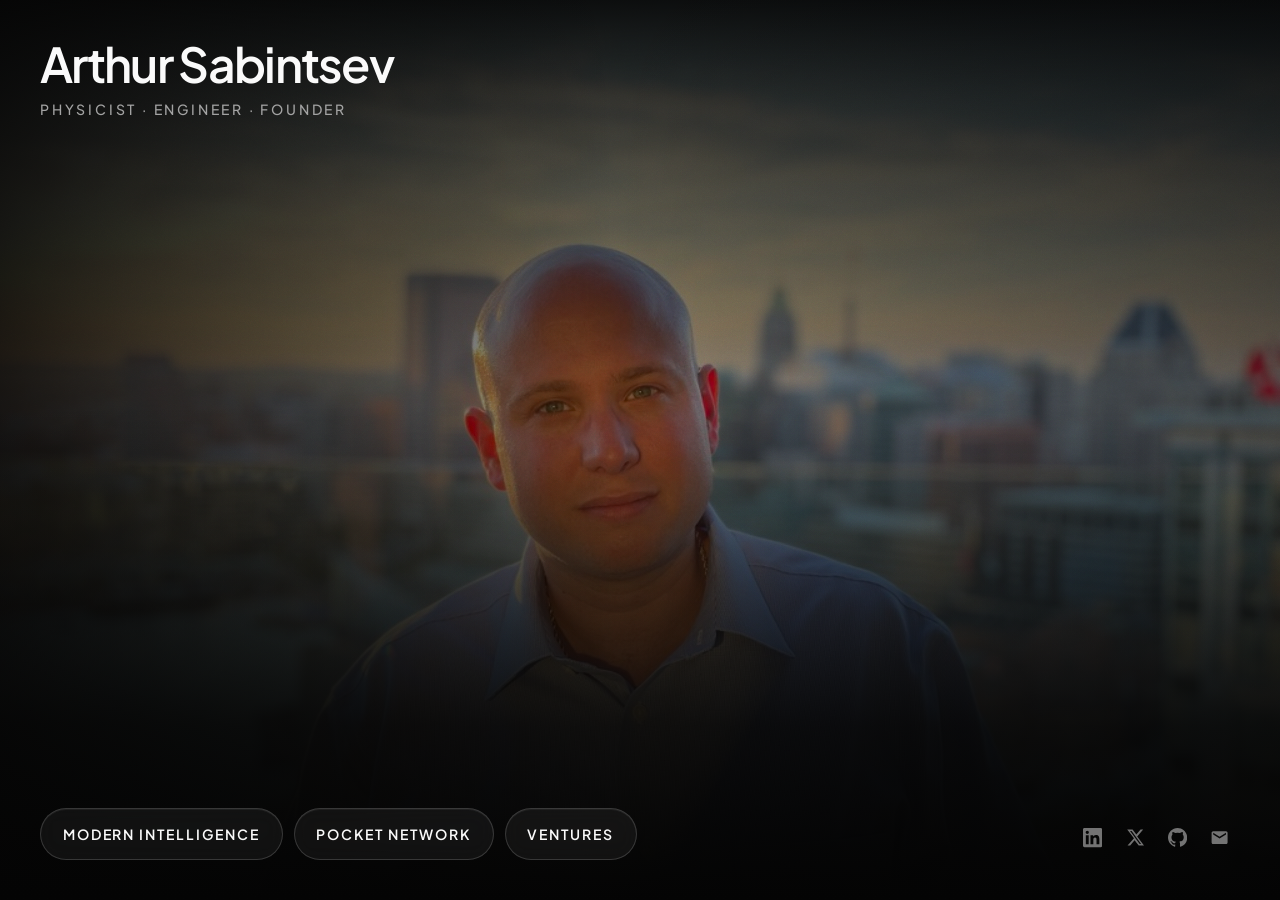
==== commit 18efde69: "Remove the writing section from the site." ====
--- a/index.html
+++ b/index.html
@@ -4,7 +4,7 @@
     <meta charset="UTF-8">
     <meta name="viewport" content="width=device-width, initial-scale=1.0">
     <title>Arthur Sabintsev</title>
-    <meta name="description" content="Arthur Sabintsev — physicist, engineer, two-time founder. COO of Modern Intelligence (Sovereign: onboard targeting for unmanned systems). Writing, building, and open to email.">
+    <meta name="description" content="Arthur Sabintsev — physicist, engineer, two-time founder. COO of Modern Intelligence (Sovereign: onboard targeting for unmanned systems). Open to email.">
     <meta name="keywords" content="Arthur Sabintsev, Arthur Ariel Sabintsev, Modern Intelligence, Sovereign, onboard targeting, UAV, USV, UUV, ATR, automatic target recognition, terminal guidance, GNSS-denied, EW, counter-UAS, Grove co-founder, Pocket Network, founder, physicist, engineer, Gold Ranger Ventures">
     <meta name="author" content="Arthur Ariel Sabintsev">
     <meta name="theme-color" content="#030303">
@@ -35,7 +35,6 @@
     <link rel="canonical" href="https://sabintsev.com/">
     <link rel="icon" href="/favicon.ico">
     <link rel="alternate" type="text/markdown" title="Markdown" href="/index.md">
-    <link rel="alternate" type="application/rss+xml" title="Essays" href="/writing/feed.xml">
     <link rel="alternate" type="text/plain" title="LLM summary" href="/llms.txt">
     <link rel="alternate" type="text/plain" title="LLM full summary" href="/llms-full.txt">
     <link rel="alternate" type="text/plain" title="AI usage guidance" href="/ai.txt">
@@ -104,7 +103,7 @@
             "https://pocket.network"
           ]
         },
-        "dateModified": "2026-11-19"
+        "dateModified": "2026-11-20"
       },
       {
         "@context": "https://schema.org",
@@ -118,44 +117,6 @@
           "name": "Arthur Ariel Sabintsev",
           "url": "https://sabintsev.com/"
         }
-      },
-      {
-        "@context": "https://schema.org",
-        "@type": "Blog",
-        "name": "Writing",
-        "url": "https://sabintsev.com/writing/",
-        "image": "https://sabintsev.com/images/backdrop.jpg",
-        "author": {
-          "@type": "Person",
-          "@id": "https://sabintsev.com/#person",
-          "name": "Arthur Ariel Sabintsev"
-        },
-        "blogPost": [
-          {
-            "@type": "BlogPosting",
-            "headline": "Zcash is Not Hard Money",
-            "datePublished": "2026-06-08",
-            "url": "https://sabintsev.com/writing/zcash-is-not-hard-money/"
-          },
-          {
-            "@type": "BlogPosting",
-            "headline": "Tokens Never Die",
-            "datePublished": "2026-05-26",
-            "url": "https://sabintsev.com/writing/tokens-never-die/"
-          },
-          {
-            "@type": "BlogPosting",
-            "headline": "Your Token Was An Equity Grant All Along",
-            "datePublished": "2026-05-25",
-            "url": "https://sabintsev.com/writing/your-token-was-an-equity-grant-all-along/"
-          },
-          {
-            "@type": "BlogPosting",
-            "headline": "The Resilience Premium",
-            "datePublished": "2026-05-22",
-            "url": "https://sabintsev.com/writing/the-resilience-premium/"
-          }
-        ]
       }
     ]
     </script>
@@ -507,105 +468,6 @@
             }
         }
 
-        .writing {
-            position: relative;
-            z-index: 2;
-            scroll-margin-top: 1.25rem;
-            background: var(--bg);
-            padding: 4rem 0 6rem;
-        }
-        .writing-wrap {
-            --inset: clamp(1.25rem, 4vw, 2.5rem);
-            width: min(72rem, calc(100% - var(--inset) - clamp(1.25rem, 4vw, 3rem)));
-            margin-left: var(--inset);
-        }
-        .writing-head {
-            display: flex;
-            align-items: baseline;
-            justify-content: space-between;
-            gap: 1rem 1.5rem;
-        }
-        .writing h2 {
-            font-size: clamp(2rem, 1.5rem + 1vw, 2.5rem);
-            font-weight: 600;
-            letter-spacing: -0.04em;
-            line-height: 1.15;
-        }
-        .writing .feed {
-            color: var(--muted);
-            font-size: 0.875rem;
-            font-weight: 500;
-            line-height: 1.25rem;
-            text-decoration: none;
-            white-space: nowrap;
-        }
-        .writing .feed:hover,
-        .writing .feed:focus-visible {
-            color: var(--fg);
-        }
-        .writing h2 a {
-            color: inherit;
-            text-decoration: none;
-        }
-        .writing h2 a:hover,
-        .writing h2 a:focus-visible {
-            text-decoration: underline;
-            text-decoration-color: var(--underline);
-            text-underline-offset: 0.16em;
-        }
-        .writing .lede {
-            margin-top: 0.75rem;
-            color: var(--muted);
-            font-size: 1.125rem;
-            line-height: 1.5556;
-        }
-        .writing .essays {
-            list-style: none;
-            margin-top: 3.25rem;
-        }
-        .writing .essays li + li {
-            margin-top: 2.25rem;
-            padding-top: 2.25rem;
-            border-top: 1px solid rgba(255, 255, 255, 0.14);
-        }
-        .writing .essays a {
-            display: block;
-            color: inherit;
-            text-decoration: none;
-        }
-        .writing .essays time {
-            display: block;
-            color: var(--muted);
-            font-size: 0.8125rem;
-            line-height: 1.25rem;
-        }
-        .writing .essays .title {
-            display: block;
-            margin-top: 0.35rem;
-            font-size: clamp(1.375rem, 1.15rem + 0.7vw, 1.75rem);
-            font-weight: 600;
-            letter-spacing: -0.04em;
-            line-height: 1.3;
-            text-wrap: balance;
-        }
-        .writing .essays a:hover .title,
-        .writing .essays a:focus-visible .title {
-            text-decoration: underline;
-            text-decoration-color: var(--underline);
-            text-underline-offset: 0.18em;
-        }
-        .writing .essays .deck {
-            display: block;
-            margin-top: 0.5rem;
-            color: var(--muted);
-            font-size: 1rem;
-            line-height: 1.5;
-        }
-        .writing .essays a:focus-visible {
-            outline: 2px solid var(--gold);
-            outline-offset: 3px;
-        }
-
         @media (prefers-reduced-motion: reduce) {
             .identity, .bottom, .social {
                 animation: none;
@@ -667,50 +529,10 @@
                 <a href="https://modernintelligence.ai" target="_blank" rel="noopener noreferrer">Modern Intelligence</a>
                 <a href="https://pocket.network" target="_blank" rel="noopener noreferrer">Pocket Network</a>
                 <a href="https://goldranger.xyz" target="_blank" rel="noopener noreferrer">Ventures</a>
-                <a href="/writing/">Writing</a>
             </nav>
         </footer>
     </div>
 </div>
-<section class="writing" id="writing" aria-labelledby="writing-heading">
-    <div class="writing-wrap">
-        <div class="writing-head">
-            <h2 id="writing-heading"><a href="/writing/">Writing</a></h2>
-            <a class="feed" href="/writing/feed.xml">RSS</a>
-        </div>
-        <p class="lede">Essays on tokens, privacy, and infrastructure.</p>
-        <ol class="essays">
-            <li>
-                <a href="/writing/zcash-is-not-hard-money/">
-                    <time datetime="2026-06-08">June 8, 2026</time>
-                    <span class="title">Zcash is Not Hard Money</span>
-                    <span class="deck">Naval called ZEC insurance against Bitcoin. It does not pay out if Bitcoin fails, and the shielded supply is harder to audit than Bitcoin's.</span>
-                </a>
-            </li>
-            <li>
-                <a href="/writing/tokens-never-die/">
-                    <time datetime="2026-05-26">May 26, 2026</time>
-                    <span class="title">Tokens Never Die</span>
-                    <span class="deck">When a project stops shipping, the token keeps trading. Volume bots, momentum bots, MEV, and pump groups are the aftermarket.</span>
-                </a>
-            </li>
-            <li>
-                <a href="/writing/your-token-was-an-equity-grant-all-along/">
-                    <time datetime="2026-05-25">May 25, 2026</time>
-                    <span class="title">Your Token Was An Equity Grant All Along</span>
-                    <span class="deck">Customers want the work priced in dollars. Operators still hold the token for the upside.</span>
-                </a>
-            </li>
-            <li>
-                <a href="/writing/the-resilience-premium/">
-                    <time datetime="2026-05-22">May 22, 2026</time>
-                    <span class="title">The Resilience Premium</span>
-                    <span class="deck">A second vendor fails as a backup when it goes down for the same reason as the first.</span>
-                </a>
-            </li>
-        </ol>
-    </div>
-</section>
 <script>
 (function () {
   if (typeof navigator === "undefined" || !("modelContext" in navigator)) return;
@@ -741,7 +563,6 @@
       modernIntelligence: "https://modernintelligence.ai",
       pocketNetwork: "https://pocket.network",
       ventures: "https://goldranger.xyz",
-      writing: "https://sabintsev.com/writing/",
       linkedin: "https://linkedin.com/in/artsabintsev",
       x: "https://x.com/artsabintsev",
       github: "https://github.com/ArtSabintsev",
@@ -778,7 +599,7 @@
   register({
     name: "get_profile",
     description:
-      "Return Arthur Sabintsev's public profile: name, role, summary, primary destinations (Modern Intelligence, Pocket Network, ventures, writing), and agent resource URLs.",
+      "Return Arthur Sabintsev's public profile: name, role, summary, primary destinations (Modern Intelligence, Pocket Network, ventures), and agent resource URLs.",
     inputSchema: {
       type: "object",
       properties: {},
@@ -800,7 +621,6 @@
           modernIntelligence: PROFILE.links.modernIntelligence,
           pocketNetwork: PROFILE.links.pocketNetwork,
           ventures: PROFILE.links.ventures,
-          writing: PROFILE.links.writing,
           fullBio: PROFILE.links.fullBio
         },
         agentResources: PROFILE.agentResources
@@ -834,7 +654,7 @@
   register({
     name: "list_links",
     description:
-      "List primary outbound links from sabintsev.com (Modern Intelligence, Pocket Network, ventures, writing) and optional social links.",
+      "List primary outbound links from sabintsev.com (Modern Intelligence, Pocket Network, ventures) and optional social links.",
     inputSchema: {
       type: "object",
       properties: {
@@ -851,8 +671,7 @@
         primary: [
           { name: "Modern Intelligence", url: PROFILE.links.modernIntelligence },
           { name: "Pocket Network", url: PROFILE.links.pocketNetwork },
-          { name: "Ventures", url: PROFILE.links.ventures },
-          { name: "Writing", url: PROFILE.links.writing }
+          { name: "Ventures", url: PROFILE.links.ventures }
         ]
       };
       if (input && input.includeSocial) {
